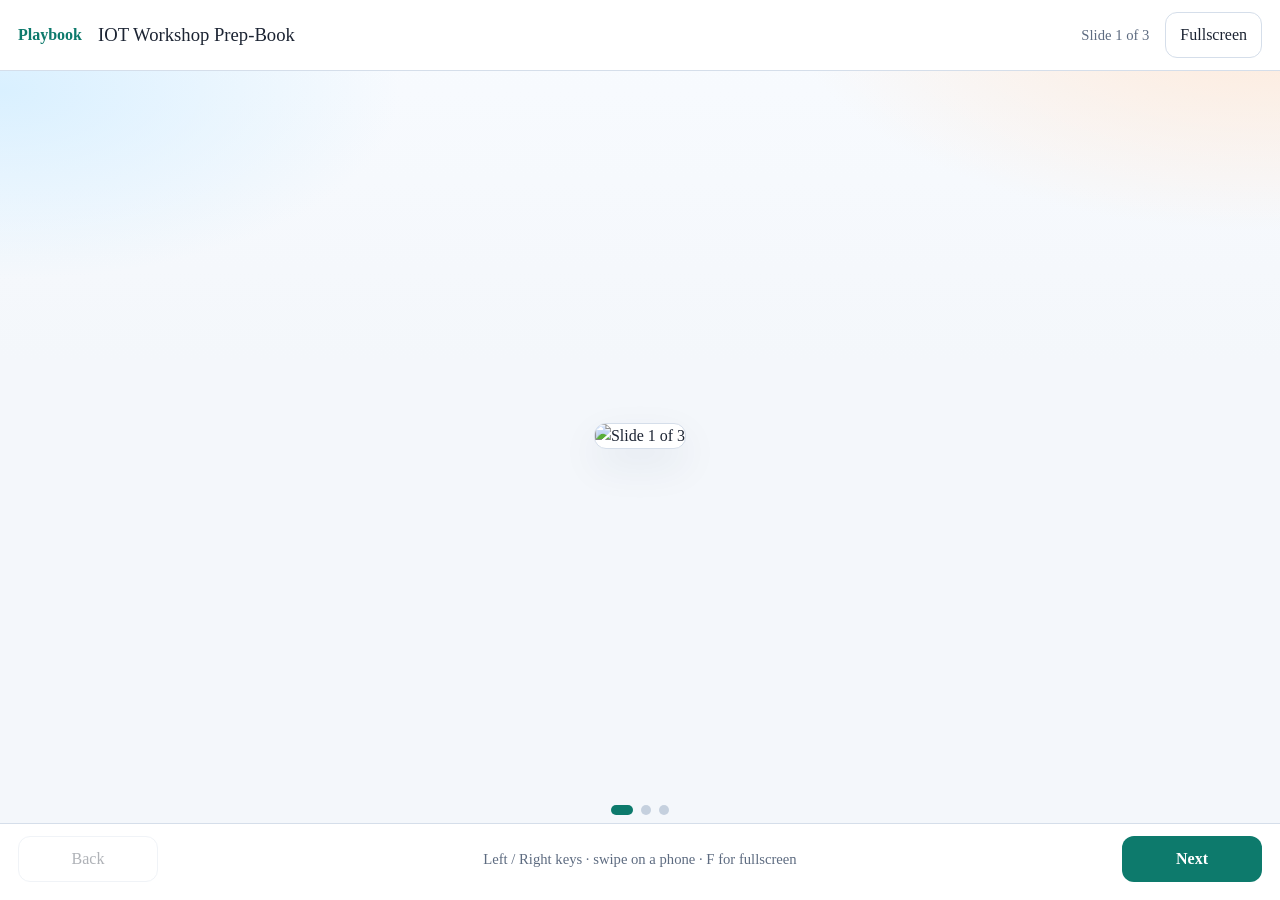
==== workshop/slides.html @ cc89da8f "Add one-day IoT workshop playbook, slider, and GitHub Pages workflow. Co-authored-by: Cursor <cursor" ====
<!DOCTYPE html>
<html lang="en">
<head>
  <meta charset="UTF-8" />
  <meta name="viewport" content="width=device-width, initial-scale=1" />
  <title>Morning slides — University IoT workshop</title>
  <link rel="stylesheet" href="styles.css" />
  <link rel="stylesheet" href="slides.css" />
</head>
<body class="slides-page">
  <header class="slides-bar">
    <a class="slides-back" href="index.html">Playbook</a>
    <p class="slides-title" id="deck-title">Morning theory</p>
    <p class="slides-count" id="slide-count">Slide —</p>
    <button type="button" class="ghost-btn" id="btn-fullscreen">Fullscreen</button>
  </header>

  <main class="slides-stage" id="stage">
    <img id="slide-img" alt="Workshop slide" hidden />
    <div class="slides-fallback" id="fallback" hidden>
      <p class="eyebrow">Morning theory</p>
      <h1>Export the prep-book here</h1>
      <p>File → Download → PNG from the Google deck, then drop <code>01.png</code>, <code>02.png</code>, … into <code>workshop/slides/images/</code> and refresh. This slider does not unlock afternoon labs.</p>
    </div>
  </main>

  <div class="slides-dots" id="dots" hidden></div>

  <footer class="slides-controls">
    <button type="button" class="nav-btn" id="btn-prev">Back</button>
    <p class="slides-hint">Left / Right keys · swipe on a phone · F for fullscreen</p>
    <button type="button" class="nav-btn nav-btn-next" id="btn-next">Next</button>
  </footer>

  <script src="slides.js"></script>
</body>
</html>
---- workshop/styles.css ----
:root {
  --bg: #f4f7fb;
  --bg-elev: #ffffff;
  --bg-panel: #fffdf8;
  --line: #d5deea;
  --text: #1c2433;
  --muted: #5d6b80;
  --accent: #0d7a6c;
  --accent-soft: #d7f3ee;
  --warn: #b45309;
  --warn-bg: #fff4e5;
  --danger: #c81e3a;
  --ok: #157a45;
  --ok-soft: #e3f8ec;
  --laser: #e11d48;
  --shadow: 0 16px 40px rgba(28, 55, 90, 0.08);
  --radius: 14px;
  --font: Calibri, "Calibri Light", "Times New Roman", Times, serif;
  --font-heading: "Times New Roman", Times, Calibri, serif;
  --mono: Consolas, "Courier New", Courier, monospace;
  --fs-body: 12pt;
  --fs-small: 10pt;
  --fs-caption: 11pt;
  --fs-lede: 13pt;
  --fs-h2: 14pt;
  --fs-h1: 18pt;
  --fs-display: 16pt;
}

* { box-sizing: border-box; }
html, body { margin: 0; height: 100%; }
body {
  font-family: var(--font);
  font-size: var(--fs-body);
  background:
    radial-gradient(900px 420px at 100% 0%, #ffe8d6 0%, transparent 55%),
    radial-gradient(800px 380px at 0% 10%, #d9f0ff 0%, transparent 50%),
    linear-gradient(180deg, #f8fbff 0%, var(--bg) 40%);
  color: var(--text);
  line-height: 1.5;
}

body[data-skill="expert"] .only-beginner,
body[data-skill="some"] .only-beginner { display: none !important; }
body[data-skill="expert"] .hide-expert { display: none !important; }

.app {
  display: grid;
  grid-template-columns: 280px 1fr;
  min-height: 100%;
}

.sidebar {
  background: #fff;
  border-right: 1px solid var(--line);
  display: flex;
  flex-direction: column;
  position: sticky;
  top: 0;
  height: 100vh;
  box-shadow: 8px 0 24px rgba(28, 55, 90, 0.04);
}

.brand {
  display: flex;
  gap: 12px;
  align-items: center;
  padding: 20px 18px 16px;
  border-bottom: 1px solid var(--line);
}
.brand-mark {
  width: 14px;
  height: 36px;
  border-radius: 99px;
  background: linear-gradient(180deg, #fff 0%, var(--laser) 55%, #9f1239 100%);
  box-shadow: 0 0 14px rgba(225, 29, 72, 0.35);
}
.brand-kicker {
  margin: 0;
  font-size: var(--fs-small);
  letter-spacing: 0.14em;
  text-transform: uppercase;
  color: var(--muted);
}
.brand-title {
  margin: 2px 0 0;
  font-family: var(--font-heading);
  font-size: var(--fs-lede);
  font-weight: 700;
}

.sidebar-close { display: none; margin-left: auto; }

.sidebar-nav {
  flex: 1;
  overflow: auto;
  padding: 12px;
}
.mod-label {
  margin: 14px 8px 6px;
  font-size: var(--fs-small);
  letter-spacing: 0.16em;
  text-transform: uppercase;
  color: var(--muted);
}
.nav-step {
  width: 100%;
  text-align: left;
  background: transparent;
  border: 0;
  color: var(--muted);
  padding: 8px 10px;
  border-radius: 10px;
  cursor: pointer;
  font: inherit;
  display: flex;
  gap: 8px;
  align-items: baseline;
}
.nav-step:hover { background: #eef6ff; color: var(--text); }
.nav-step.active {
  background: var(--accent-soft);
  color: var(--text);
  outline: 1px solid #9ad8ce;
}
.nav-step.done { color: var(--ok); }
.nav-idx {
  font-family: var(--mono);
  font-size: var(--fs-small);
  color: var(--accent);
  min-width: 1.6em;
}

.sidebar-foot {
  border-top: 1px solid var(--line);
  padding: 12px;
  display: grid;
  gap: 4px;
}

.workspace {
  display: grid;
  grid-template-rows: auto auto 1fr auto;
  min-height: 100vh;
}

.topbar {
  display: flex;
  align-items: center;
  gap: 12px;
  padding: 14px 22px;
  border-bottom: 1px solid var(--line);
  background: rgba(255, 255, 255, 0.86);
  backdrop-filter: blur(10px);
  position: sticky;
  top: 0;
  z-index: 5;
}
.menu-btn { display: none; }
.progress-wrap { flex: 1; }
.progress-meta {
  display: flex;
  justify-content: space-between;
  font-size: var(--fs-small);
  color: var(--muted);
  margin-bottom: 6px;
}
#skill-badge {
  border: 1px solid var(--line);
  border-radius: 99px;
  padding: 1px 8px;
  color: var(--accent);
  background: var(--accent-soft);
}
.progress-track {
  height: 8px;
  background: #e4ebf3;
  border-radius: 99px;
  overflow: hidden;
}
.progress-fill {
  height: 100%;
  width: 0;
  background: linear-gradient(90deg, #14b8a6, #22c55e);
  transition: width 0.25s ease;
}

.gate-banner {
  margin: 16px 22px 0;
  padding: 14px 16px;
  border-radius: 12px;
  background: var(--warn-bg);
  border: 1px solid #f3c77a;
  color: #7c3d00;
  box-shadow: var(--shadow);
}
.gate-banner[hidden] { display: none; }
.gate-banner strong { display: block; margin-bottom: 4px; }

.step-view {
  padding: 28px 32px 48px;
  max-width: 860px;
}

.step-kicker {
  margin: 0 0 6px;
  font-size: var(--fs-small);
  letter-spacing: 0.16em;
  text-transform: uppercase;
  color: var(--accent);
}
.step-view h1,
.overlay-card h1,
.drawer-card h2 {
  font-family: var(--font-heading);
}
.step-view h1 { margin: 0 0 16px; font-size: var(--fs-h1); line-height: 1.25; }
.step-view h2 { margin: 28px 0 10px; font-size: var(--fs-h2); font-family: var(--font-heading); }
.step-view p { color: #334155; }
.lede { font-size: var(--fs-lede); color: var(--muted) !important; }

.callout {
  border: 1px solid var(--line);
  border-left: 4px solid var(--accent);
  background: #fff;
  padding: 14px 16px;
  border-radius: 0 var(--radius) var(--radius) 0;
  margin: 16px 0;
}
.callout.warn { border-left-color: var(--warn); background: var(--warn-bg); }
.callout.danger { border-left-color: var(--danger); background: #fff1f2; }
.callout.ok { border-left-color: var(--ok); background: var(--ok-soft); }
.callout p { margin: 0; }

.only-beginner, .hide-expert {
  background: #eefaf6;
  border: 1px dashed #7bc4b4;
}

.checklist { list-style: none; padding: 0; margin: 12px 0; }
.checklist li {
  display: flex;
  gap: 10px;
  align-items: flex-start;
  padding: 8px 0;
  border-bottom: 1px solid #e6edf5;
}
.checklist input { margin-top: 4px; }

.data-table {
  width: 100%;
  border-collapse: collapse;
  margin: 12px 0 18px;
  font-size: var(--fs-body);
  background: #fff;
}
.data-table th, .data-table td {
  border: 1px solid var(--line);
  padding: 8px 10px;
  text-align: left;
}
.data-table th { background: #eef4fb; color: var(--muted); font-weight: 600; }
.data-table code { color: var(--accent); }

.steps-ol { padding-left: 20px; }
.steps-ol li { margin: 8px 0; }

.code-block {
  position: relative;
  margin: 14px 0 22px;
  background: #fff;
  border: 1px solid var(--line);
  border-radius: var(--radius);
  overflow: hidden;
}
.code-block header {
  display: flex;
  justify-content: space-between;
  align-items: center;
  padding: 8px 12px;
  border-bottom: 1px solid var(--line);
  color: var(--muted);
  font-size: var(--fs-small);
  background: #f3f7fb;
}
.code-block pre {
  margin: 0;
  padding: 14px 16px 18px;
  overflow: auto;
  font-family: var(--mono);
  font-size: var(--fs-caption);
  line-height: 1.55;
  color: #1e293b;
  background: #f8fafc;
}

.quiz, .threshold-tool, .simulator, .checkpoint, .accordion {
  background: var(--bg-elev);
  border: 1px solid var(--line);
  border-radius: var(--radius);
  padding: 16px;
  margin: 18px 0;
  box-shadow: var(--shadow);
}
.quiz h3, .threshold-tool h3, .simulator h3, .checkpoint h3 { margin: 0 0 10px; }
.choice-row { display: flex; flex-wrap: wrap; gap: 8px; }
.choice-row button, .copy-btn, .ghost-btn, .nav-btn, .skill-pick, .text-btn, .icon-btn {
  font: inherit;
  cursor: pointer;
}
.choice-row button {
  background: #fff;
  color: var(--text);
  border: 1px solid var(--line);
  border-radius: 10px;
  padding: 10px 14px;
}
.choice-row button.correct { border-color: var(--ok); color: var(--ok); background: var(--ok-soft); }
.choice-row button.wrong { border-color: var(--danger); color: var(--danger); background: #fff1f2; }
.quiz-feedback { margin: 12px 0 0; }

.threshold-tool label { display: block; font-size: var(--fs-caption); color: var(--muted); margin-top: 8px; }
.threshold-tool input {
  width: 100%;
  margin-top: 4px;
  padding: 10px 12px;
  border-radius: 10px;
  border: 1px solid var(--line);
  background: #fff;
  color: var(--text);
  font: inherit;
}
.th-result {
  margin: 14px 0 0;
  font-family: var(--mono);
  color: var(--accent);
}

.simulator { text-align: center; }
.sim-stage {
  position: relative;
  height: 88px;
  margin: 12px 0 16px;
  background: #eef4fb;
  border-radius: 12px;
  overflow: hidden;
  border: 1px solid var(--line);
}
.sim-laser, .sim-ldr {
  position: absolute;
  top: 18px;
  width: 52px;
  height: 52px;
  border-radius: 10px;
  display: grid;
  place-items: center;
  font-size: var(--fs-small);
  font-weight: 700;
}
.sim-laser { left: 16px; background: #ffe4e8; color: #be123c; }
.sim-ldr { right: 16px; background: #dcfce7; color: #166534; }
.sim-beam {
  position: absolute;
  top: 42px;
  left: 68px;
  right: 68px;
  height: 4px;
  background: var(--laser);
  box-shadow: 0 0 12px rgba(225, 29, 72, 0.45);
  transition: opacity 0.15s, transform 0.15s;
}
.sim-beam.off { opacity: 0.12; transform: scaleX(0.2); transform-origin: left; }
.sim-status {
  font-size: var(--fs-display);
  font-weight: 800;
  letter-spacing: 0.08em;
  margin: 8px 0 0;
}
.sim-status.ok { color: var(--ok); }
.sim-status.alert {
  color: var(--danger);
  animation: pulse 0.7s ease infinite;
}

@keyframes pulse {
  0%, 100% { opacity: 1; }
  50% { opacity: 0.45; }
}

.checkpoint label {
  display: flex;
  gap: 10px;
  align-items: flex-start;
  cursor: pointer;
}
.checkpoint.needs-attention,
.quiz.needs-attention {
  border-color: #f3c77a;
  background: var(--warn-bg);
  animation: shake 0.35s ease;
}

@keyframes shake {
  0%, 100% { transform: translateX(0); }
  25% { transform: translateX(-6px); }
  75% { transform: translateX(6px); }
}

.step-nav {
  display: grid;
  grid-template-columns: 140px 1fr 140px;
  gap: 12px;
  align-items: center;
  padding: 14px 22px 18px;
  border-top: 1px solid var(--line);
  background: #fff;
  position: sticky;
  bottom: 0;
}
.nav-hint {
  margin: 0;
  text-align: center;
  color: var(--muted);
  font-size: var(--fs-caption);
}
.nav-btn, .ghost-btn, .copy-btn {
  background: #fff;
  color: var(--text);
  border: 1px solid var(--line);
  border-radius: 12px;
  padding: 10px 14px;
}
.nav-btn:disabled { opacity: 0.35; cursor: not-allowed; }
.nav-btn-next, .copy-btn {
  background: var(--accent);
  color: #fff;
  border-color: transparent;
  font-weight: 700;
}
.text-btn {
  background: none;
  border: 0;
  color: var(--muted);
  text-align: left;
  padding: 6px 8px;
}
.text-btn:hover { color: var(--text); }
.icon-btn {
  background: #fff;
  border: 1px solid var(--line);
  color: var(--text);
  width: 36px;
  height: 36px;
  border-radius: 10px;
}

.overlay, .drawer {
  position: fixed;
  inset: 0;
  background: rgba(28, 55, 90, 0.28);
  display: grid;
  place-items: center;
  z-index: 30;
  padding: 20px;
}
.overlay[hidden], .drawer[hidden] { display: none; }
.overlay-card, .drawer-card {
  background: #fff;
  border: 1px solid var(--line);
  border-radius: 20px;
  padding: 28px;
  max-width: 860px;
  width: min(860px, 100%);
  box-shadow: var(--shadow);
}
.eyebrow {
  margin: 0 0 8px;
  letter-spacing: 0.18em;
  text-transform: uppercase;
  font-size: var(--fs-small);
  color: var(--accent);
}
.skill-grid {
  display: grid;
  grid-template-columns: repeat(3, 1fr);
  gap: 12px;
  margin-top: 18px;
}
.skill-pick {
  text-align: left;
  background: #f8fbff;
  border: 1px solid var(--line);
  border-radius: 16px;
  padding: 16px;
  color: var(--text);
  display: grid;
  gap: 6px;
}
.skill-pick:hover { border-color: var(--accent); background: var(--accent-soft); }
.skill-kicker {
  font-size: var(--fs-small);
  letter-spacing: 0.12em;
  text-transform: uppercase;
  color: var(--accent);
}
.skill-pick span:last-child { color: var(--muted); font-size: var(--fs-caption); }

.note { color: var(--muted); font-size: var(--fs-body); }
.facilitator {
  margin-top: 22px;
  padding: 14px;
  border-radius: var(--radius);
  background: #fff7ed;
  border: 1px solid #fdba74;
}
body:not(.facilitator-on) .facilitator { display: none; }

.accordion details {
  border-top: 1px solid var(--line);
  padding: 10px 0;
}
.accordion summary { cursor: pointer; font-weight: 650; }

.locked-banner {
  display: inline-block;
  background: #fff7ed;
  color: var(--warn);
  border: 1px solid #fdba74;
  border-radius: 99px;
  padding: 4px 10px;
  font-size: var(--fs-small);
  letter-spacing: 0.08em;
  text-transform: uppercase;
}

.wiring {
  width: 100%;
  max-width: 560px;
  margin: 8px 0 16px;
  background: #fff;
  border: 1px solid var(--line);
  border-radius: 12px;
}

@media (max-width: 900px) {
  .app { grid-template-columns: 1fr; }
  .sidebar {
    position: fixed;
    inset: 0 auto 0 0;
    width: min(320px, 88vw);
    z-index: 20;
    transform: translateX(-105%);
    transition: transform 0.2s ease;
  }
  .sidebar.open { transform: none; }
  .sidebar-close, .menu-btn { display: inline-grid; place-items: center; }
  .skill-grid { grid-template-columns: 1fr; }
  .step-view { padding: 20px 16px 40px; }
  .step-nav { grid-template-columns: 1fr 1fr; }
  .nav-hint { display: none; }
  .nav-btn-next { grid-column: 2; }
}

body.sidebar-open::after {
  content: "";
  position: fixed;
  inset: 0;
  background: rgba(28, 55, 90, 0.28);
  z-index: 15;
}

.nav-step.locked {
  color: var(--muted);
  opacity: 0.7;
  cursor: default;
}
.nav-step.locked:hover { background: transparent; }
.mod-label.locked-mod { color: var(--warn); }

.unlock-box {
  background: var(--warn-bg);
  border: 1px solid #f3c77a;
  border-radius: var(--radius);
  padding: 16px;
  margin: 18px 0;
}
.unlock-box input {
  width: min(280px, 100%);
  margin: 8px 8px 8px 0;
  padding: 10px 12px;
  border-radius: 10px;
  border: 1px solid var(--line);
  font: inherit;
}
.unlock-box .nav-btn-next { margin-top: 8px; }
.slides-cta {
  display: inline-block;
  margin: 12px 0 4px;
  padding: 12px 18px;
  background: var(--accent);
  color: #fff !important;
  text-decoration: none;
  border-radius: 12px;
  font-weight: 700;
}
.drawer-head {
  display: flex;
  justify-content: space-between;
  align-items: center;
  margin-bottom: 12px;
}
.drawer-head h2 { margin: 0; }
---- workshop/slides.css ----
.slides-page {
  min-height: 100%;
  display: grid;
  grid-template-rows: auto 1fr auto auto;
  background:
    radial-gradient(900px 420px at 100% 0%, #ffe8d6 0%, transparent 55%),
    radial-gradient(800px 380px at 0% 10%, #d9f0ff 0%, transparent 50%),
    linear-gradient(180deg, #f8fbff 0%, var(--bg) 40%);
}

.slides-bar {
  display: flex;
  align-items: center;
  gap: 16px;
  padding: 12px 18px;
  background: #fff;
  border-bottom: 1px solid var(--line);
}

.slides-back {
  color: var(--accent);
  font-weight: 700;
  text-decoration: none;
}

.slides-title {
  margin: 0;
  font-family: var(--font-heading);
  font-size: var(--fs-h2);
  flex: 1;
}

.slides-count {
  margin: 0;
  color: var(--muted);
  font-size: var(--fs-caption);
}

.slides-stage {
  display: grid;
  place-items: center;
  padding: 16px;
  min-height: 0;
  touch-action: pan-y;
}

.slides-stage img {
  max-width: min(100%, 1280px);
  max-height: calc(100vh - 180px);
  width: auto;
  height: auto;
  object-fit: contain;
  background: #fff;
  border-radius: 12px;
  box-shadow: var(--shadow);
  border: 1px solid var(--line);
}

.slides-fallback {
  max-width: 640px;
  background: var(--bg-panel);
  border: 1px solid var(--line);
  border-radius: var(--radius);
  padding: 28px 24px;
  box-shadow: var(--shadow);
}

.slides-fallback h1 {
  font-family: var(--font-heading);
  font-size: var(--fs-h1);
  margin: 8px 0 12px;
}

.slides-dots {
  display: flex;
  flex-wrap: wrap;
  justify-content: center;
  gap: 8px;
  padding: 4px 16px 8px;
}

.slides-dots button {
  width: 10px;
  height: 10px;
  padding: 0;
  border: 0;
  border-radius: 99px;
  background: #c5d0de;
  cursor: pointer;
}

.slides-dots button[aria-current="true"] {
  background: var(--accent);
  width: 22px;
}

.slides-controls {
  display: grid;
  grid-template-columns: 140px 1fr 140px;
  gap: 12px;
  align-items: center;
  padding: 12px 18px 18px;
  background: #fff;
  border-top: 1px solid var(--line);
}

.slides-hint {
  margin: 0;
  text-align: center;
  color: var(--muted);
  font-size: var(--fs-caption);
}

@media (max-width: 700px) {
  .slides-controls {
    grid-template-columns: 1fr 1fr;
  }
  .slides-hint { display: none; }
  .slides-controls .nav-btn-next { grid-column: 2; }
  .slides-bar .ghost-btn { display: none; }
}
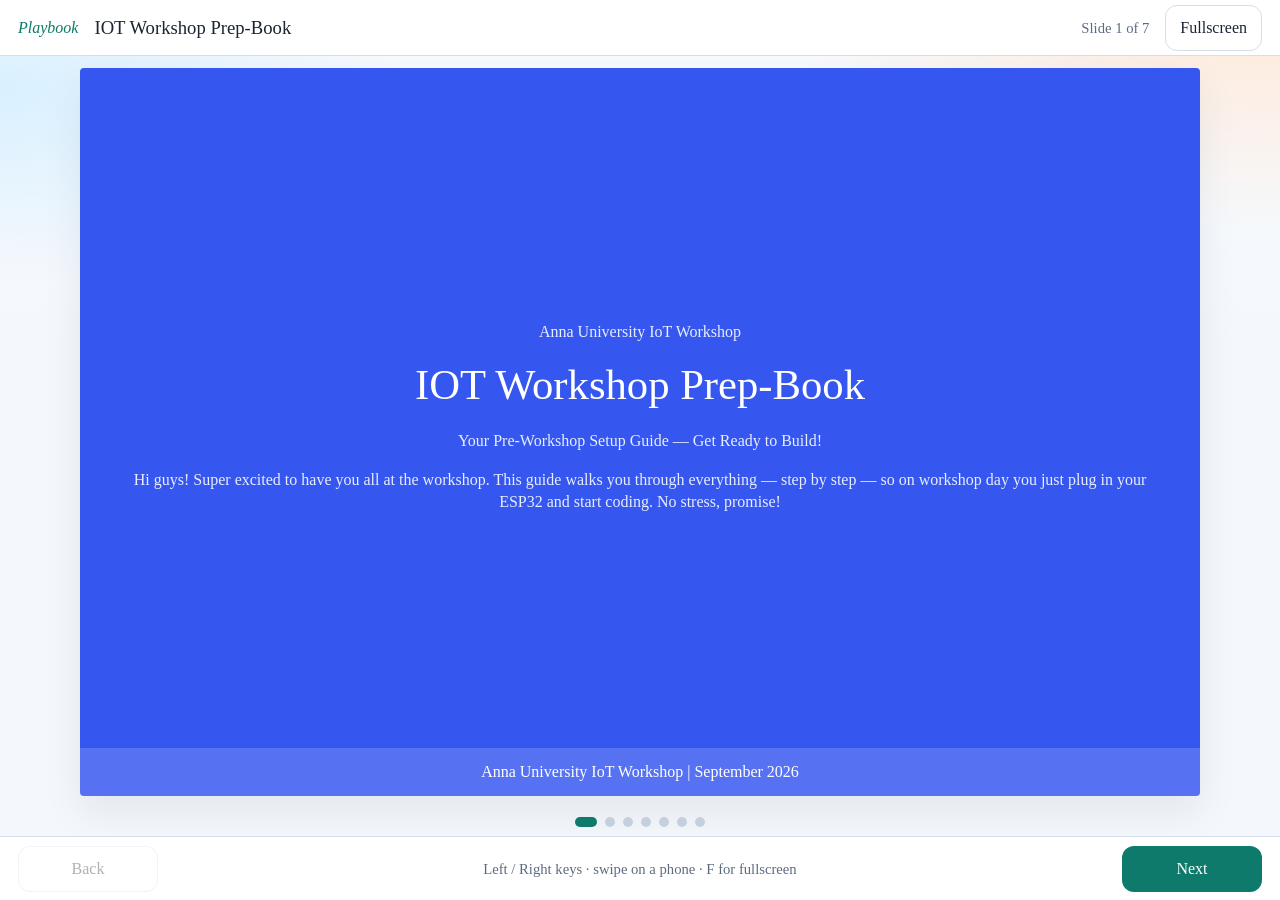
==== commit 5485feed: "Updated the docs: refined alignment of the docs flow and slides" ====
--- a/workshop/slides.html
+++ b/workshop/slides.html
@@ -17,6 +17,7 @@
 
   <main class="slides-stage" id="stage">
     <img id="slide-img" alt="Workshop slide" hidden />
+    <article class="html-slide" id="html-slide" hidden></article>
     <div class="slides-fallback" id="fallback" hidden>
       <p class="eyebrow">Morning theory</p>
       <h1>Export the prep-book here</h1>
@@ -32,6 +33,7 @@
     <button type="button" class="nav-btn nav-btn-next" id="btn-next">Next</button>
   </footer>
 
+  <script src="slides/prepbook.js"></script>
   <script src="slides.js"></script>
 </body>
 </html>
--- a/workshop/styles.css
+++ b/workshop/styles.css
@@ -15,8 +15,8 @@
   --laser: #e11d48;
   --shadow: 0 16px 40px rgba(28, 55, 90, 0.08);
   --radius: 14px;
-  --font: Calibri, "Calibri Light", "Times New Roman", Times, serif;
-  --font-heading: "Times New Roman", Times, Calibri, serif;
+  --font: "Times New Roman", Times, serif;
+  --font-heading: "Times New Roman", Times, serif;
   --mono: Consolas, "Courier New", Courier, monospace;
   --fs-body: 12pt;
   --fs-small: 10pt;
@@ -47,6 +47,7 @@
 .app {
   display: grid;
   grid-template-columns: 280px 1fr;
+  height: 100%;
   min-height: 100%;
 }
 
@@ -77,16 +78,17 @@
 }
 .brand-kicker {
   margin: 0;
+  font-family: var(--font-heading);
   font-size: var(--fs-small);
-  letter-spacing: 0.14em;
-  text-transform: uppercase;
+  font-style: italic;
+  letter-spacing: 0.02em;
   color: var(--muted);
 }
 .brand-title {
   margin: 2px 0 0;
   font-family: var(--font-heading);
-  font-size: var(--fs-lede);
-  font-weight: 700;
+  font-size: var(--fs-display);
+  font-weight: 400;
 }
 
 .sidebar-close { display: none; margin-left: auto; }
@@ -98,9 +100,10 @@
 }
 .mod-label {
   margin: 14px 8px 6px;
-  font-size: var(--fs-small);
-  letter-spacing: 0.16em;
-  text-transform: uppercase;
+  font-family: var(--font-heading);
+  font-size: var(--fs-caption);
+  font-weight: 400;
+  letter-spacing: 0.02em;
   color: var(--muted);
 }
 .nav-step {
@@ -139,9 +142,10 @@
 }
 
 .workspace {
-  display: grid;
-  grid-template-rows: auto auto 1fr auto;
-  min-height: 100vh;
+  display: flex;
+  flex-direction: column;
+  min-height: 0;
+  height: 100%;
 }
 
 .topbar {
@@ -198,24 +202,36 @@
 .gate-banner strong { display: block; margin-bottom: 4px; }
 
 .step-view {
-  padding: 28px 32px 48px;
+  flex: 1;
+  min-height: 0;
+  overflow: auto;
+  width: 100%;
+  max-width: none;
+  padding: 0;
+}
+.step-inner {
   max-width: 860px;
+  padding: 28px 32px 24px;
 }
 
 .step-kicker {
   margin: 0 0 6px;
-  font-size: var(--fs-small);
-  letter-spacing: 0.16em;
-  text-transform: uppercase;
+  font-family: var(--font-heading);
+  font-size: var(--fs-caption);
+  font-style: italic;
+  letter-spacing: 0.02em;
   color: var(--accent);
 }
 .step-view h1,
 .overlay-card h1,
-.drawer-card h2 {
-  font-family: var(--font-heading);
+.drawer-card h2,
+.unlock-box h2 {
+  font-family: var(--font-heading);
+  font-weight: 400;
 }
 .step-view h1 { margin: 0 0 16px; font-size: var(--fs-h1); line-height: 1.25; }
-.step-view h2 { margin: 28px 0 10px; font-size: var(--fs-h2); font-family: var(--font-heading); }
+.overlay-card h1 { font-family: var(--font-heading); font-weight: 400; }
+.step-view h2 { margin: 28px 0 10px; font-size: var(--fs-h2); font-family: var(--font-heading); font-weight: 400; }
 .step-view p { color: #334155; }
 .lede { font-size: var(--fs-lede); color: var(--muted) !important; }
 
@@ -259,7 +275,12 @@
   padding: 8px 10px;
   text-align: left;
 }
-.data-table th { background: #eef4fb; color: var(--muted); font-weight: 600; }
+.data-table th {
+  background: #eef4fb;
+  color: var(--text);
+  font-family: var(--font-heading);
+  font-weight: 400;
+}
 .data-table code { color: var(--accent); }
 
 .steps-ol { padding-left: 20px; }
@@ -302,7 +323,11 @@
   margin: 18px 0;
   box-shadow: var(--shadow);
 }
-.quiz h3, .threshold-tool h3, .simulator h3, .checkpoint h3 { margin: 0 0 10px; }
+.quiz h3, .threshold-tool h3, .simulator h3, .checkpoint h3, .accordion summary {
+  margin: 0 0 10px;
+  font-family: var(--font-heading);
+  font-weight: 400;
+}
 .choice-row { display: flex; flex-wrap: wrap; gap: 8px; }
 .choice-row button, .copy-btn, .ghost-btn, .nav-btn, .skill-pick, .text-btn, .icon-btn {
   font: inherit;
@@ -411,11 +436,12 @@
   grid-template-columns: 140px 1fr 140px;
   gap: 12px;
   align-items: center;
-  padding: 14px 22px 18px;
+  padding: 10px 22px;
+  height: 64px;
+  flex: 0 0 64px;
+  box-sizing: border-box;
   border-top: 1px solid var(--line);
   background: #fff;
-  position: sticky;
-  bottom: 0;
 }
 .nav-hint {
   margin: 0;
@@ -435,7 +461,7 @@
   background: var(--accent);
   color: #fff;
   border-color: transparent;
-  font-weight: 700;
+  font-weight: 400;
 }
 .text-btn {
   background: none;
@@ -475,9 +501,17 @@
 }
 .eyebrow {
   margin: 0 0 8px;
-  letter-spacing: 0.18em;
-  text-transform: uppercase;
+  font-family: var(--font-heading);
+  font-style: italic;
+  letter-spacing: 0.02em;
+  font-size: var(--fs-caption);
+  color: var(--accent);
+}
+.skill-kicker {
+  font-family: var(--font-heading);
   font-size: var(--fs-small);
+  font-style: italic;
+  letter-spacing: 0.02em;
   color: var(--accent);
 }
 .skill-grid {
@@ -497,12 +531,7 @@
   gap: 6px;
 }
 .skill-pick:hover { border-color: var(--accent); background: var(--accent-soft); }
-.skill-kicker {
-  font-size: var(--fs-small);
-  letter-spacing: 0.12em;
-  text-transform: uppercase;
-  color: var(--accent);
-}
+.skill-pick strong { font-family: var(--font-heading); font-weight: 400; font-size: var(--fs-h2); }
 .skill-pick span:last-child { color: var(--muted); font-size: var(--fs-caption); }
 
 .note { color: var(--muted); font-size: var(--fs-body); }
@@ -555,7 +584,7 @@
   .sidebar.open { transform: none; }
   .sidebar-close, .menu-btn { display: inline-grid; place-items: center; }
   .skill-grid { grid-template-columns: 1fr; }
-  .step-view { padding: 20px 16px 40px; }
+  .step-inner { padding: 20px 16px 24px; }
   .step-nav { grid-template-columns: 1fr 1fr; }
   .nav-hint { display: none; }
   .nav-btn-next { grid-column: 2; }
@@ -571,11 +600,38 @@
 
 .nav-step.locked {
   color: var(--muted);
-  opacity: 0.7;
-  cursor: default;
-}
-.nav-step.locked:hover { background: transparent; }
+  opacity: 0.85;
+  cursor: pointer;
+}
+.nav-step.locked:hover { background: #fff8ee; }
 .mod-label.locked-mod { color: var(--warn); }
+
+.afternoon-lock {
+  margin: 16px 6px 8px;
+  padding: 12px 12px 10px;
+  border: 1px solid #f3c77a;
+  background: var(--warn-bg);
+  border-radius: 12px;
+  cursor: pointer;
+}
+.afternoon-lock .mod-label { margin: 0 0 4px; }
+.afternoon-lock h3 {
+  margin: 0 0 8px;
+  font-family: var(--font-heading);
+  font-size: var(--fs-h2);
+  font-weight: 400;
+  color: var(--text);
+}
+.afternoon-lock > p {
+  margin: 0 0 10px;
+  color: var(--muted);
+  font-size: var(--fs-caption);
+}
+.afternoon-lock .nav-step.locked {
+  background: #fff;
+  border: 1px solid #f3c77a;
+  opacity: 1;
+}
 
 .unlock-box {
   background: var(--warn-bg);
@@ -592,7 +648,10 @@
   border: 1px solid var(--line);
   font: inherit;
 }
-.unlock-box .nav-btn-next { margin-top: 8px; }
+.unlock-box h2 {
+  margin: 0 0 8px;
+  font-size: var(--fs-h2);
+}
 .slides-cta {
   display: inline-block;
   margin: 12px 0 4px;
@@ -601,7 +660,7 @@
   color: #fff !important;
   text-decoration: none;
   border-radius: 12px;
-  font-weight: 700;
+  font-weight: 400;
 }
 .drawer-head {
   display: flex;
--- a/workshop/slides.css
+++ b/workshop/slides.css
@@ -1,59 +1,344 @@
 .slides-page {
   min-height: 100%;
-  display: grid;
-  grid-template-rows: auto 1fr auto auto;
+  height: 100%;
+  display: grid;
+  grid-template-rows: 56px 1fr 28px 64px;
   background:
     radial-gradient(900px 420px at 100% 0%, #ffe8d6 0%, transparent 55%),
     radial-gradient(800px 380px at 0% 10%, #d9f0ff 0%, transparent 50%),
     linear-gradient(180deg, #f8fbff 0%, var(--bg) 40%);
+  font-family: "Times New Roman", Times, serif;
 }
 
 .slides-bar {
   display: flex;
   align-items: center;
   gap: 16px;
-  padding: 12px 18px;
+  height: 56px;
+  padding: 0 18px;
   background: #fff;
   border-bottom: 1px solid var(--line);
 }
 
 .slides-back {
+  font-family: "Times New Roman", Times, serif;
+  font-style: italic;
+  font-size: 12pt;
   color: var(--accent);
-  font-weight: 700;
+  font-weight: 400;
   text-decoration: none;
+  flex: 0 0 auto;
 }
 
 .slides-title {
   margin: 0;
-  font-family: var(--font-heading);
-  font-size: var(--fs-h2);
-  flex: 1;
+  font-family: "Times New Roman", Times, serif;
+  font-size: 14pt;
+  font-weight: 400;
+  flex: 1;
+  min-width: 0;
+  overflow: hidden;
+  text-overflow: ellipsis;
+  white-space: nowrap;
 }
 
 .slides-count {
   margin: 0;
   color: var(--muted);
-  font-size: var(--fs-caption);
+  font-size: 11pt;
+  flex: 0 0 auto;
 }
 
 .slides-stage {
   display: grid;
-  place-items: center;
-  padding: 16px;
+  justify-items: center;
+  align-items: stretch;
+  padding: 12px 16px;
   min-height: 0;
   touch-action: pan-y;
 }
 
-.slides-stage img {
+.slides-stage img#slide-img {
   max-width: min(100%, 1280px);
-  max-height: calc(100vh - 180px);
+  max-height: 100%;
   width: auto;
   height: auto;
   object-fit: contain;
   background: #fff;
-  border-radius: 12px;
+  border-radius: 4px;
   box-shadow: var(--shadow);
   border: 1px solid var(--line);
+}
+
+.html-slide {
+  width: min(100%, 1120px);
+  height: 100%;
+  max-height: 100%;
+  display: flex;
+  flex-direction: column;
+  background: #fffdf8;
+  border: 1px solid var(--line);
+  border-left: 8px solid #1c2433;
+  border-radius: 4px;
+  box-shadow: var(--shadow);
+  padding: 20px 28px 0;
+  overflow: hidden;
+  font-family: "Times New Roman", Times, serif;
+  font-size: 12pt;
+}
+
+.html-slide .eyebrow {
+  font-style: italic;
+  letter-spacing: 0.04em;
+  font-size: 11pt;
+}
+
+.html-slide h1 {
+  font-family: "Times New Roman", Times, serif;
+  font-weight: 400;
+  font-size: 22pt;
+  line-height: 1.2;
+  margin: 0 0 8px;
+  color: var(--text);
+}
+
+.html-slide p,
+.html-slide li {
+  font-size: 12pt;
+  line-height: 1.4;
+  color: #334155;
+  max-width: none;
+}
+
+.prep-body {
+  flex: 1;
+  min-height: 0;
+  display: flex;
+  flex-direction: column;
+  overflow: hidden;
+}
+
+.html-slide.prep-hero {
+  background: #3557f0;
+  color: #fff;
+  border: 0;
+  padding: 28px 36px 0;
+  text-align: center;
+}
+
+.html-slide.prep-hero .prep-body {
+  justify-content: center;
+}
+
+.html-slide.prep-hero h1 {
+  color: #fff;
+  font-size: 32pt;
+  margin: 8px 0 12px;
+}
+
+.html-slide.prep-hero p { color: #e8edff; margin: 8px auto; }
+.html-slide.prep-kicker,
+.html-slide.prep-foot {
+  font-style: italic;
+  font-size: 12pt;
+}
+.html-slide.prep-sub { font-size: 14pt; color: #fff !important; }
+
+.html-slide.prep-light {
+  background: #eef3ff;
+  border: 1px solid #d5deea;
+  border-left: 10px solid #3557f0;
+}
+
+.html-slide.prep-light h1 {
+  font-size: 22pt;
+  color: #1c2433;
+}
+.html-slide.prep-light h1::after {
+  content: "";
+  display: block;
+  width: 40px;
+  height: 4px;
+  margin-top: 8px;
+  background: #e07a2f;
+  border-radius: 2px;
+}
+.prep-lede { color: #2b3fd6 !important; margin: 0 0 12px !important; }
+
+.prep-cards {
+  display: grid;
+  gap: 8px;
+  flex: 1;
+  align-content: start;
+}
+.prep-card {
+  background: #fff;
+  border-radius: 10px;
+  padding: 10px 14px;
+  display: grid;
+  gap: 2px;
+}
+.prep-card strong { font-weight: 400; font-size: 13pt; }
+.prep-card span { color: #5d6b80; font-size: 12pt; }
+
+.prep-cols {
+  display: grid;
+  grid-template-columns: repeat(4, minmax(0, 1fr));
+  gap: 10px;
+  align-items: stretch;
+  margin: 8px 0 10px;
+}
+.prep-cols-fill {
+  flex: 1;
+  min-height: 0;
+  margin: 0;
+}
+.prep-col {
+  background: #fff;
+  border-radius: 14px;
+  padding: 12px 14px;
+  display: flex;
+  flex-direction: column;
+  min-height: 0;
+  box-shadow: 0 8px 20px rgba(28, 55, 90, 0.06);
+}
+.prep-col-title {
+  color: #2b3fd6;
+  margin: 0 0 6px !important;
+  flex: none !important;
+  font-size: 12pt;
+}
+.prep-col p {
+  margin: 0;
+  font-size: 12pt;
+  flex: none;
+}
+.prep-col-img {
+  display: block;
+  width: 100%;
+  margin-top: 10px;
+  border-radius: 8px;
+  object-fit: contain;
+  object-position: top center;
+  background: #111;
+  flex: 1;
+  min-height: 0;
+}
+.prep-url-pill {
+  display: block;
+  margin-top: auto;
+  background: #3557f0;
+  color: #fff !important;
+  text-decoration: none;
+  border-radius: 12px;
+  padding: 12px 14px;
+  font-size: 11pt;
+  line-height: 1.35;
+  overflow-wrap: anywhere;
+}
+.prep-note {
+  margin-top: auto !important;
+  background: #fff6e5;
+  border-radius: 12px;
+  padding: 10px 12px;
+  font-size: 11pt !important;
+  color: #7c3d00 !important;
+}
+.prep-num {
+  display: inline-grid;
+  place-items: center;
+  width: 24px;
+  height: 24px;
+  border-radius: 99px;
+  background: #3557f0;
+  color: #fff;
+  font-size: 11pt;
+  margin-bottom: 8px;
+  flex: 0 0 auto;
+}
+.prep-url,
+.prep-col code {
+  display: block;
+  margin-top: 6px;
+  font-family: "Times New Roman", Times, serif;
+  font-size: 10pt;
+  word-break: break-all;
+  line-height: 1.3;
+}
+
+.prep-steps { padding-left: 1.2em; margin: 8px 0 0; }
+.prep-steps li { margin: 8px 0; font-size: 12pt; }
+.prep-check { list-style: none; padding: 0; margin: 8px 0 0; }
+.prep-check li {
+  background: #fff;
+  border-radius: 10px;
+  padding: 10px 14px 10px 40px;
+  margin: 8px 0;
+  position: relative;
+  font-size: 12pt;
+}
+.prep-check li::before {
+  content: "";
+  position: absolute;
+  left: 14px;
+  top: 14px;
+  width: 14px;
+  height: 14px;
+  border: 2px solid #3557f0;
+  border-radius: 3px;
+}
+
+.prep-footer {
+  flex: 0 0 48px;
+  height: 48px;
+  margin: 10px -28px 0;
+  padding: 0 20px;
+  display: flex;
+  align-items: center;
+  justify-content: center;
+  text-align: center;
+  background: #dfe7f8;
+  color: #1c2433 !important;
+  font-size: 12pt !important;
+  line-height: 1.2;
+  white-space: nowrap;
+  overflow: hidden;
+  text-overflow: ellipsis;
+  border-radius: 0;
+}
+.html-slide.prep-hero .prep-footer {
+  margin: 10px -36px 0;
+  background: rgba(255, 255, 255, 0.16);
+  color: #fff !important;
+}
+.prep-footer-tip {
+  background: #3557f0;
+  color: #fff !important;
+}
+
+.prep-shots {
+  display: grid;
+  grid-template-columns: 1fr 1fr;
+  gap: 10px;
+  flex: 1;
+  min-height: 0;
+  margin: 0;
+}
+.prep-shots-one { grid-template-columns: 1fr; }
+.prep-shots img {
+  width: 100%;
+  height: 100%;
+  min-height: 0;
+  object-fit: contain;
+  object-position: center top;
+  background: #111;
+  border-radius: 8px;
+}
+
+.html-slide.prep-split .prep-body {
+  display: grid;
+  grid-template-rows: auto auto auto 1fr;
+  gap: 4px;
 }
 
 .slides-fallback {
@@ -66,8 +351,9 @@
 }
 
 .slides-fallback h1 {
-  font-family: var(--font-heading);
-  font-size: var(--fs-h1);
+  font-family: "Times New Roman", Times, serif;
+  font-size: 18pt;
+  font-weight: 400;
   margin: 8px 0 12px;
 }
 
@@ -75,8 +361,10 @@
   display: flex;
   flex-wrap: wrap;
   justify-content: center;
+  align-items: center;
   gap: 8px;
-  padding: 4px 16px 8px;
+  height: 28px;
+  padding: 0 16px;
 }
 
 .slides-dots button {
@@ -99,7 +387,9 @@
   grid-template-columns: 140px 1fr 140px;
   gap: 12px;
   align-items: center;
-  padding: 12px 18px 18px;
+  height: 64px;
+  box-sizing: border-box;
+  padding: 0 18px;
   background: #fff;
   border-top: 1px solid var(--line);
 }
@@ -108,7 +398,13 @@
   margin: 0;
   text-align: center;
   color: var(--muted);
-  font-size: var(--fs-caption);
+  font-size: 11pt;
+}
+
+@media (max-width: 900px) {
+  .prep-cols { grid-template-columns: 1fr 1fr; }
+  .prep-shots { grid-template-columns: 1fr; }
+  .html-slide.prep-split .prep-body { grid-template-rows: auto auto auto minmax(120px, 1fr); }
 }
 
 @media (max-width: 700px) {
@@ -118,4 +414,8 @@
   .slides-hint { display: none; }
   .slides-controls .nav-btn-next { grid-column: 2; }
   .slides-bar .ghost-btn { display: none; }
-}
+  .html-slide { padding: 16px 16px 0; }
+  .prep-footer { margin-left: -16px; margin-right: -16px; }
+  .html-slide h1 { font-size: 18pt; }
+  .prep-footer { white-space: normal; }
+}
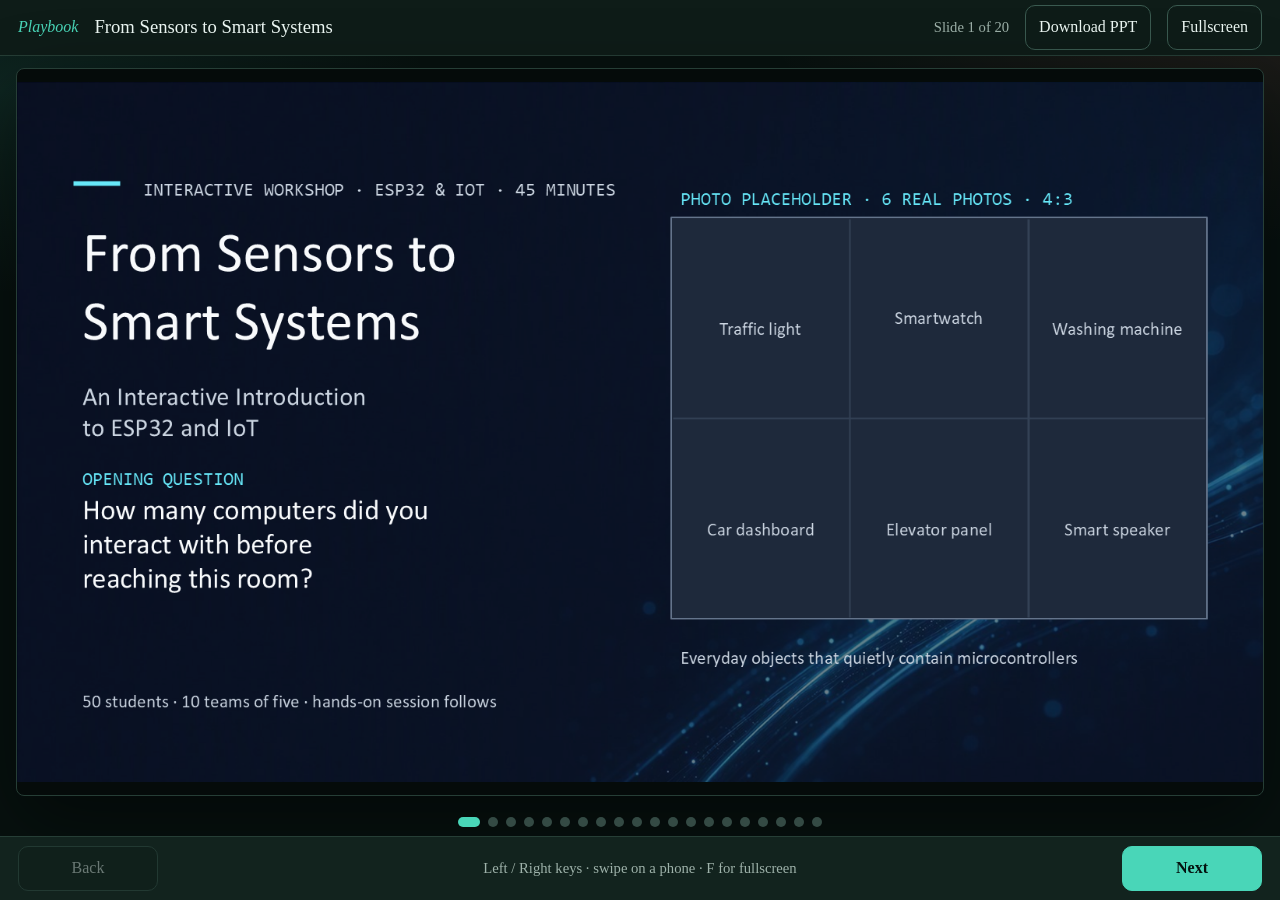
==== commit cf9a8920: "Changes" ====
--- a/workshop/slides.html
+++ b/workshop/slides.html
@@ -3,15 +3,16 @@
 <head>
   <meta charset="UTF-8" />
   <meta name="viewport" content="width=device-width, initial-scale=1" />
-  <title>Morning slides — University IoT workshop</title>
+  <title>From Sensors to Smart Systems — Anna University IoT Workshop</title>
   <link rel="stylesheet" href="styles.css" />
   <link rel="stylesheet" href="slides.css" />
 </head>
 <body class="slides-page">
   <header class="slides-bar">
     <a class="slides-back" href="index.html">Playbook</a>
-    <p class="slides-title" id="deck-title">Morning theory</p>
+    <p class="slides-title" id="deck-title">Morning presentation</p>
     <p class="slides-count" id="slide-count">Slide —</p>
+    <a class="ghost-btn deck-download" href="assets/From-Sensors-to-Smart-Systems.pptx" download>Download PPT</a>
     <button type="button" class="ghost-btn" id="btn-fullscreen">Fullscreen</button>
   </header>
 
@@ -19,9 +20,9 @@
     <img id="slide-img" alt="Workshop slide" hidden />
     <article class="html-slide" id="html-slide" hidden></article>
     <div class="slides-fallback" id="fallback" hidden>
-      <p class="eyebrow">Morning theory</p>
-      <h1>Export the prep-book here</h1>
-      <p>File → Download → PNG from the Google deck, then drop <code>01.png</code>, <code>02.png</code>, … into <code>workshop/slides/images/</code> and refresh. This slider does not unlock afternoon labs.</p>
+      <p class="eyebrow">Morning presentation</p>
+      <h1>Slides are unavailable</h1>
+      <p>Download the original PowerPoint above, or restore the numbered slide images under <code>workshop/slides/images/</code>.</p>
     </div>
   </main>
 
--- a/workshop/styles.css
+++ b/workshop/styles.css
@@ -1,672 +1,737 @@
 :root {
-  --bg: #f4f7fb;
-  --bg-elev: #ffffff;
-  --bg-panel: #fffdf8;
-  --line: #d5deea;
-  --text: #1c2433;
-  --muted: #5d6b80;
-  --accent: #0d7a6c;
-  --accent-soft: #d7f3ee;
-  --warn: #b45309;
-  --warn-bg: #fff4e5;
-  --danger: #c81e3a;
-  --ok: #157a45;
-  --ok-soft: #e3f8ec;
-  --laser: #e11d48;
-  --shadow: 0 16px 40px rgba(28, 55, 90, 0.08);
-  --radius: 14px;
-  --font: "Times New Roman", Times, serif;
+  color-scheme: dark;
+  --bg: #07110f;
+  --surface: #0e1c18;
+  --surface-soft: #12231e;
+  --surface-teal: #16352e;
+  --line: #263e36;
+  --line-strong: #3a5a50;
+  --text: #edf8f4;
+  --muted: #9eb2aa;
+  --accent: #49d6b8;
+  --accent-strong: #20ad90;
+  --accent-soft: #14382f;
+  --coral: #ff8375;
+  --coral-soft: #3a211f;
+  --warn: #ffc46b;
+  --warn-bg: #332713;
+  --danger: #ff7887;
+  --danger-soft: #381b22;
+  --ok: #58da8f;
+  --ok-soft: #153426;
+  --shadow-sm: 0 1px 2px rgba(0, 0, 0, 0.3), 0 10px 26px rgba(0, 0, 0, 0.22);
+  --shadow-lg: 0 28px 80px rgba(0, 0, 0, 0.48);
+  --radius-sm: 10px;
+  --radius: 16px;
+  --radius-lg: 24px;
+  --font: Calibri, "Segoe UI", Arial, sans-serif;
   --font-heading: "Times New Roman", Times, serif;
-  --mono: Consolas, "Courier New", Courier, monospace;
+  --mono: Consolas, "Courier New", monospace;
   --fs-body: 12pt;
   --fs-small: 10pt;
   --fs-caption: 11pt;
   --fs-lede: 13pt;
   --fs-h2: 14pt;
   --fs-h1: 18pt;
-  --fs-display: 16pt;
 }
 
 * { box-sizing: border-box; }
-html, body { margin: 0; height: 100%; }
+html, body { margin: 0; height: 100%; overflow: hidden; }
 body {
+  color: var(--text);
+  background: var(--bg);
   font-family: var(--font);
   font-size: var(--fs-body);
-  background:
-    radial-gradient(900px 420px at 100% 0%, #ffe8d6 0%, transparent 55%),
-    radial-gradient(800px 380px at 0% 10%, #d9f0ff 0%, transparent 50%),
-    linear-gradient(180deg, #f8fbff 0%, var(--bg) 40%);
-  color: var(--text);
-  line-height: 1.5;
-}
-
-body[data-skill="expert"] .only-beginner,
-body[data-skill="some"] .only-beginner { display: none !important; }
-body[data-skill="expert"] .hide-expert { display: none !important; }
+  line-height: 1.55;
+  -webkit-font-smoothing: antialiased;
+}
+button, input { font: inherit; }
+button, a { -webkit-tap-highlight-color: transparent; }
+button:focus-visible, a:focus-visible, input:focus-visible, summary:focus-visible {
+  outline: 3px solid rgba(73, 214, 184, 0.28);
+  outline-offset: 2px;
+}
+code { font-family: var(--mono); font-size: 0.9em; color: var(--accent); }
+strong { color: var(--text); }
+[hidden] { display: none !important; }
 
 .app {
   display: grid;
-  grid-template-columns: 280px 1fr;
-  height: 100%;
+  grid-template-columns: 310px minmax(0, 1fr);
+  width: 100%;
+  height: 100dvh;
   min-height: 100%;
 }
 
 .sidebar {
+  position: relative;
+  z-index: 20;
+  display: flex;
+  flex-direction: column;
+  min-height: 0;
+  background: rgba(9, 18, 15, 0.96);
+  border-right: 1px solid var(--line);
+}
+.brand {
+  display: flex;
+  align-items: center;
+  gap: 12px;
+  min-height: 76px;
+  padding: 15px 18px;
+  border-bottom: 1px solid var(--line);
+}
+.brand-mark {
+  position: relative;
+  flex: 0 0 auto;
+  width: 38px;
+  height: 38px;
+  border-radius: 12px;
+  background: var(--accent);
+  box-shadow: 0 8px 18px rgba(10, 117, 104, 0.2);
+}
+.brand-mark::before,
+.brand-mark::after {
+  content: "";
+  position: absolute;
+  left: 10px;
+  width: 18px;
+  height: 4px;
+  border-radius: 99px;
   background: #fff;
-  border-right: 1px solid var(--line);
-  display: flex;
-  flex-direction: column;
-  position: sticky;
-  top: 0;
-  height: 100vh;
-  box-shadow: 8px 0 24px rgba(28, 55, 90, 0.04);
-}
-
-.brand {
-  display: flex;
-  gap: 12px;
+}
+.brand-mark::before { top: 11px; box-shadow: 0 7px 0 rgba(255, 255, 255, 0.72); }
+.brand-mark::after { top: 25px; width: 10px; background: var(--coral); }
+.brand-kicker,
+.brand-title { margin: 0; }
+.brand-kicker {
+  color: var(--muted);
+  font-size: var(--fs-small);
+  letter-spacing: 0.02em;
+}
+.brand-title {
+  margin-top: 1px;
+  font-family: var(--font-heading);
+  font-size: var(--fs-h2);
+  font-weight: 700;
+  line-height: 1.2;
+}
+.sidebar-close { display: none; margin-left: auto; }
+.sidebar-heading {
+  display: flex;
   align-items: center;
-  padding: 20px 18px 16px;
-  border-bottom: 1px solid var(--line);
-}
-.brand-mark {
-  width: 14px;
-  height: 36px;
-  border-radius: 99px;
-  background: linear-gradient(180deg, #fff 0%, var(--laser) 55%, #9f1239 100%);
-  box-shadow: 0 0 14px rgba(225, 29, 72, 0.35);
-}
-.brand-kicker {
-  margin: 0;
-  font-family: var(--font-heading);
+  justify-content: space-between;
+  padding: 14px 18px 8px;
+  color: var(--muted);
   font-size: var(--fs-small);
-  font-style: italic;
-  letter-spacing: 0.02em;
-  color: var(--muted);
-}
-.brand-title {
-  margin: 2px 0 0;
-  font-family: var(--font-heading);
-  font-size: var(--fs-display);
-  font-weight: 400;
-}
-
-.sidebar-close { display: none; margin-left: auto; }
-
+}
+.sidebar-heading span:first-child { font-weight: 700; color: var(--text); }
 .sidebar-nav {
   flex: 1;
+  min-height: 0;
   overflow: auto;
+  padding: 6px 10px 18px;
+  scrollbar-width: thin;
+}
+.sidebar-foot {
+  display: flex;
+  gap: 4px;
+  padding: 10px 12px;
+  border-top: 1px solid var(--line);
+  background: var(--surface-soft);
+}
+.text-btn {
+  flex: 1;
+  border: 0;
+  border-radius: 9px;
+  padding: 8px;
+  color: var(--muted);
+  background: transparent;
+  cursor: pointer;
+  font-size: var(--fs-small);
+}
+.text-btn:hover { color: var(--text); background: #172d27; }
+
+.nav-module {
+  margin: 5px 0;
+  border: 1px solid transparent;
+  border-radius: 13px;
+  overflow: hidden;
+}
+.nav-module.current { background: var(--surface-soft); border-color: var(--line); }
+.nav-module.complete > summary em { color: var(--ok); background: var(--ok-soft); }
+.nav-module summary {
+  display: flex;
+  align-items: center;
+  justify-content: space-between;
+  gap: 10px;
+  padding: 10px 9px;
+  border-radius: 11px;
+  cursor: pointer;
+  list-style: none;
+}
+.nav-module summary::-webkit-details-marker { display: none; }
+.nav-module summary:hover { background: #172d27; }
+.nav-module summary > span { min-width: 0; display: grid; }
+.nav-module summary small {
+  color: var(--accent);
+  font-size: 8.5pt;
+  line-height: 1.2;
+  letter-spacing: 0.06em;
+  text-transform: uppercase;
+}
+.nav-module summary strong {
+  overflow: hidden;
+  margin-top: 2px;
+  font-size: var(--fs-caption);
+  text-overflow: ellipsis;
+  white-space: nowrap;
+}
+.nav-module summary em {
+  flex: 0 0 auto;
+  padding: 2px 7px;
+  border-radius: 99px;
+  color: var(--muted);
+  background: #1a302a;
+  font-size: 9pt;
+  font-style: normal;
+}
+.module-steps { padding: 0 5px 7px 12px; }
+.exercise-group .module-steps { padding-left: 8px; }
+.nav-submodule-label {
+  display: flex;
+  align-items: center;
+  justify-content: space-between;
+  gap: 8px;
+  margin: 8px 6px 3px;
+  padding: 9px 4px 3px;
+  border-top: 1px solid var(--line);
+  color: var(--muted);
+  font-size: 9pt;
+}
+.nav-submodule-label:first-child { margin-top: 0; border-top: 0; }
+.nav-submodule-label strong { overflow: hidden; color: inherit; text-overflow: ellipsis; white-space: nowrap; }
+.nav-submodule-label span { flex: 0 0 auto; font-family: var(--mono); font-size: 8.5pt; }
+.nav-submodule-label.active { color: var(--accent); }
+.nav-step {
+  position: relative;
+  display: flex;
+  align-items: flex-start;
+  gap: 9px;
+  width: 100%;
+  border: 0;
+  border-radius: 9px;
+  padding: 7px 8px;
+  color: var(--muted);
+  background: transparent;
+  text-align: left;
+  cursor: pointer;
+  font-size: var(--fs-small);
+  line-height: 1.35;
+}
+.nav-step::before {
+  content: "";
+  position: absolute;
+  left: -7px;
+  top: 0;
+  bottom: 0;
+  width: 1px;
+  background: var(--line);
+}
+.nav-step:hover { color: var(--text); background: #17322a; }
+.nav-step.active { color: var(--text); background: var(--accent-soft); font-weight: 700; }
+.nav-step.done { color: var(--ok); }
+.nav-step.unavailable { opacity: 0.56; }
+.nav-idx {
+  min-width: 20px;
+  color: var(--accent);
+  font-family: var(--mono);
+  font-size: 9pt;
+  font-weight: 400;
+}
+.afternoon-lock {
+  display: flex;
+  gap: 11px;
+  width: 100%;
+  margin: 10px 0;
+  border: 1px solid #6d552d;
+  border-radius: 13px;
   padding: 12px;
-}
-.mod-label {
-  margin: 14px 8px 6px;
-  font-family: var(--font-heading);
-  font-size: var(--fs-caption);
-  font-weight: 400;
-  letter-spacing: 0.02em;
-  color: var(--muted);
-}
-.nav-step {
-  width: 100%;
+  color: var(--text);
+  background: var(--warn-bg);
   text-align: left;
-  background: transparent;
-  border: 0;
-  color: var(--muted);
-  padding: 8px 10px;
+  cursor: pointer;
+}
+.afternoon-lock:hover { border-color: #d9a64f; transform: translateY(-1px); }
+.afternoon-lock > span:last-child { display: grid; }
+.afternoon-lock small { color: var(--warn); font-size: 9pt; text-transform: uppercase; letter-spacing: 0.05em; }
+.afternoon-lock strong { margin: 2px 0; font-size: var(--fs-caption); }
+.afternoon-lock em { color: var(--muted); font-size: 9pt; font-style: normal; line-height: 1.35; }
+.lock-icon {
+  position: relative;
+  flex: 0 0 auto;
+  width: 28px;
+  height: 25px;
+  margin-top: 7px;
+  border-radius: 7px;
+  background: #b97728;
+}
+.lock-icon::before {
+  content: "";
+  position: absolute;
+  left: 7px;
+  top: -9px;
+  width: 12px;
+  height: 13px;
+  border: 2px solid #efb35d;
+  border-bottom: 0;
+  border-radius: 8px 8px 0 0;
+}
+
+.workspace { display: flex; flex-direction: column; min-width: 0; min-height: 0; }
+.topbar {
+  position: relative;
+  z-index: 10;
+  display: flex;
+  align-items: center;
+  gap: 18px;
+  min-height: 76px;
+  padding: 12px 22px;
+  border-bottom: 1px solid var(--line);
+  background: rgba(9, 18, 15, 0.92);
+  backdrop-filter: blur(12px);
+}
+.menu-btn { display: none; }
+.location-wrap { width: 165px; min-width: 0; }
+.location-wrap p,
+.location-wrap strong { display: block; overflow: hidden; margin: 0; text-overflow: ellipsis; white-space: nowrap; }
+.location-wrap p { color: var(--accent); font-size: var(--fs-small); text-transform: uppercase; letter-spacing: 0.07em; }
+.location-wrap strong { margin-top: 2px; font-size: var(--fs-caption); }
+.progress-wrap { flex: 1; min-width: 120px; max-width: 600px; }
+.progress-meta { display: flex; gap: 10px; margin-bottom: 6px; color: var(--muted); font-size: var(--fs-small); }
+.progress-track { height: 6px; overflow: hidden; border-radius: 99px; background: #20352f; }
+.progress-fill { height: 100%; width: 0; border-radius: inherit; background: linear-gradient(90deg, var(--accent), #79e8d0); transition: width 0.3s ease; }
+.topbar-link { text-decoration: none; }
+.ghost-btn,
+.nav-btn,
+.copy-btn,
+.nav-btn-next,
+.icon-btn {
+  border: 1px solid var(--line-strong);
   border-radius: 10px;
+  padding: 9px 13px;
+  color: var(--text);
+  background: var(--surface);
   cursor: pointer;
-  font: inherit;
-  display: flex;
-  gap: 8px;
-  align-items: baseline;
-}
-.nav-step:hover { background: #eef6ff; color: var(--text); }
-.nav-step.active {
-  background: var(--accent-soft);
-  color: var(--text);
-  outline: 1px solid #9ad8ce;
-}
-.nav-step.done { color: var(--ok); }
-.nav-idx {
-  font-family: var(--mono);
-  font-size: var(--fs-small);
-  color: var(--accent);
-  min-width: 1.6em;
-}
-
-.sidebar-foot {
-  border-top: 1px solid var(--line);
-  padding: 12px;
-  display: grid;
-  gap: 4px;
-}
-
-.workspace {
-  display: flex;
-  flex-direction: column;
-  min-height: 0;
-  height: 100%;
-}
-
-.topbar {
-  display: flex;
-  align-items: center;
-  gap: 12px;
-  padding: 14px 22px;
-  border-bottom: 1px solid var(--line);
-  background: rgba(255, 255, 255, 0.86);
-  backdrop-filter: blur(10px);
-  position: sticky;
-  top: 0;
-  z-index: 5;
-}
-.menu-btn { display: none; }
-.progress-wrap { flex: 1; }
-.progress-meta {
-  display: flex;
-  justify-content: space-between;
-  font-size: var(--fs-small);
-  color: var(--muted);
-  margin-bottom: 6px;
-}
-#skill-badge {
-  border: 1px solid var(--line);
-  border-radius: 99px;
-  padding: 1px 8px;
-  color: var(--accent);
-  background: var(--accent-soft);
-}
-.progress-track {
-  height: 8px;
-  background: #e4ebf3;
-  border-radius: 99px;
-  overflow: hidden;
-}
-.progress-fill {
-  height: 100%;
-  width: 0;
-  background: linear-gradient(90deg, #14b8a6, #22c55e);
-  transition: width 0.25s ease;
-}
+  text-decoration: none;
+  transition: border-color 0.15s, background 0.15s, transform 0.15s;
+}
+.ghost-btn:hover,
+.nav-btn:hover,
+.icon-btn:hover { border-color: #54cdb3; background: var(--surface-teal); }
+.nav-btn-next,
+.copy-btn {
+  border-color: var(--accent);
+  color: #04120f;
+  background: var(--accent);
+  font-weight: 700;
+}
+.nav-btn-next:hover,
+.copy-btn:hover { border-color: var(--accent-strong); background: var(--accent-strong); transform: translateY(-1px); }
+.icon-btn { display: inline-grid; width: 38px; height: 38px; place-items: center; padding: 0; }
+.icon-btn.menu-btn,
+.icon-btn.sidebar-close { display: none; }
 
 .gate-banner {
-  margin: 16px 22px 0;
-  padding: 14px 16px;
+  flex: 0 0 auto;
+  margin: 14px 22px 0;
+  border: 1px solid #6f562d;
   border-radius: 12px;
+  padding: 11px 14px;
+  color: #ffdda3;
   background: var(--warn-bg);
-  border: 1px solid #f3c77a;
-  color: #7c3d00;
-  box-shadow: var(--shadow);
-}
-.gate-banner[hidden] { display: none; }
-.gate-banner strong { display: block; margin-bottom: 4px; }
-
+  box-shadow: var(--shadow-sm);
+}
+.gate-banner strong { margin-right: 6px; }
 .step-view {
   flex: 1;
   min-height: 0;
   overflow: auto;
-  width: 100%;
-  max-width: none;
-  padding: 0;
-}
-.step-inner {
-  max-width: 860px;
-  padding: 28px 32px 24px;
-}
-
-.step-kicker {
-  margin: 0 0 6px;
-  font-family: var(--font-heading);
-  font-size: var(--fs-caption);
-  font-style: italic;
-  letter-spacing: 0.02em;
-  color: var(--accent);
-}
+  background:
+    radial-gradient(700px 360px at 100% 0, rgba(39, 112, 94, 0.13), transparent 70%),
+    var(--bg);
+}
+.step-inner { width: min(980px, 100%); margin: 0 auto; padding: 32px 34px 52px; }
+.step-meta { display: flex; align-items: center; gap: 10px; margin-bottom: 10px; color: var(--muted); font-size: var(--fs-small); }
+.step-meta span + span { padding-left: 10px; border-left: 1px solid var(--line-strong); }
+.phase-chip { border: 0 !important; border-radius: 99px; padding: 3px 9px !important; color: var(--accent); background: var(--accent-soft); font-weight: 700; }
+.phase-chip.afternoon { color: #ff9b8f; background: var(--coral-soft); }
+.step-kicker { margin: 0 0 3px; color: var(--accent); font-size: var(--fs-small); letter-spacing: 0.07em; text-transform: uppercase; }
 .step-view h1,
-.overlay-card h1,
-.drawer-card h2,
-.unlock-box h2 {
-  font-family: var(--font-heading);
-  font-weight: 400;
-}
-.step-view h1 { margin: 0 0 16px; font-size: var(--fs-h1); line-height: 1.25; }
-.overlay-card h1 { font-family: var(--font-heading); font-weight: 400; }
-.step-view h2 { margin: 28px 0 10px; font-size: var(--fs-h2); font-family: var(--font-heading); font-weight: 400; }
-.step-view p { color: #334155; }
-.lede { font-size: var(--fs-lede); color: var(--muted) !important; }
-
-.callout {
-  border: 1px solid var(--line);
-  border-left: 4px solid var(--accent);
-  background: #fff;
-  padding: 14px 16px;
-  border-radius: 0 var(--radius) var(--radius) 0;
-  margin: 16px 0;
-}
-.callout.warn { border-left-color: var(--warn); background: var(--warn-bg); }
-.callout.danger { border-left-color: var(--danger); background: #fff1f2; }
-.callout.ok { border-left-color: var(--ok); background: var(--ok-soft); }
-.callout p { margin: 0; }
-
-.only-beginner, .hide-expert {
-  background: #eefaf6;
-  border: 1px dashed #7bc4b4;
-}
-
-.checklist { list-style: none; padding: 0; margin: 12px 0; }
-.checklist li {
-  display: flex;
+.drawer h2,
+.hero-card h2,
+.lab-intro h2,
+.unlock-hero h2 { font-family: var(--font-heading); }
+.step-view h1 { margin: 0 0 22px; font-size: var(--fs-h1); line-height: 1.2; }
+.step-view h2 { margin: 0 0 8px; font-family: var(--font-heading); font-size: var(--fs-h2); line-height: 1.25; }
+.step-view h3 { margin: 0 0 6px; font-size: var(--fs-body); line-height: 1.3; }
+.step-view p { color: #c1d0ca; }
+.step-view ul,
+.step-view ol { color: #c1d0ca; }
+.lede { margin-top: 0; color: var(--muted) !important; font-size: var(--fs-lede); }
+.note { color: var(--muted); font-size: var(--fs-caption); }
+.section-label,
+.hero-label,
+.concept-label,
+.experiment-label {
+  margin: 0 0 5px !important;
+  color: var(--accent) !important;
+  font-size: var(--fs-small);
+  font-weight: 700;
+  letter-spacing: 0.07em;
+  text-transform: uppercase;
+}
+
+.hero-card,
+.lab-intro,
+.unlock-hero {
+  position: relative;
+  overflow: hidden;
+  margin-bottom: 20px;
+  border: 1px solid #315e52;
+  border-radius: var(--radius-lg);
+  padding: 25px 27px;
+  background: linear-gradient(135deg, #11231e 0%, #102e27 100%);
+  box-shadow: var(--shadow-sm);
+}
+.hero-card::after,
+.unlock-hero::after {
+  content: "";
+  position: absolute;
+  right: -50px;
+  bottom: -80px;
+  width: 210px;
+  height: 210px;
+  border: 36px solid rgba(73, 214, 184, 0.1);
+  border-radius: 50%;
+}
+.hero-card h2,
+.lab-intro h2,
+.unlock-hero h2 { max-width: 680px; margin: 0 0 8px; font-size: 20pt; line-height: 1.15; }
+.hero-card p:last-child,
+.lab-intro p:last-child,
+.unlock-hero > p { max-width: 680px; margin-bottom: 0; }
+.afternoon-hero { border-color: #633832; background: linear-gradient(135deg, #1d1715 0%, #34201d 100%); }
+.finish-hero { border-color: #2e6244; background: linear-gradient(135deg, #101e19 0%, var(--ok-soft) 100%); }
+
+.day-plan {
+  display: grid;
+  grid-template-columns: repeat(3, minmax(0, 1fr));
   gap: 10px;
-  align-items: flex-start;
-  padding: 8px 0;
-  border-bottom: 1px solid #e6edf5;
-}
-.checklist input { margin-top: 4px; }
-
-.data-table {
-  width: 100%;
-  border-collapse: collapse;
-  margin: 12px 0 18px;
-  font-size: var(--fs-body);
-  background: #fff;
-}
-.data-table th, .data-table td {
-  border: 1px solid var(--line);
-  padding: 8px 10px;
-  text-align: left;
-}
-.data-table th {
-  background: #eef4fb;
-  color: var(--text);
-  font-family: var(--font-heading);
-  font-weight: 400;
-}
-.data-table code { color: var(--accent); }
-
-.steps-ol { padding-left: 20px; }
-.steps-ol li { margin: 8px 0; }
-
-.code-block {
-  position: relative;
-  margin: 14px 0 22px;
-  background: #fff;
-  border: 1px solid var(--line);
-  border-radius: var(--radius);
-  overflow: hidden;
-}
-.code-block header {
-  display: flex;
-  justify-content: space-between;
-  align-items: center;
-  padding: 8px 12px;
-  border-bottom: 1px solid var(--line);
-  color: var(--muted);
-  font-size: var(--fs-small);
-  background: #f3f7fb;
-}
-.code-block pre {
-  margin: 0;
-  padding: 14px 16px 18px;
-  overflow: auto;
-  font-family: var(--mono);
-  font-size: var(--fs-caption);
-  line-height: 1.55;
-  color: #1e293b;
-  background: #f8fafc;
-}
-
-.quiz, .threshold-tool, .simulator, .checkpoint, .accordion {
-  background: var(--bg-elev);
+  margin: -8px 0 24px;
+}
+.day-plan article { display: grid; gap: 2px; border: 1px solid var(--line); border-radius: 13px; padding: 13px 15px; background: var(--surface); box-shadow: var(--shadow-sm); }
+.day-plan span { color: var(--coral); font-family: var(--mono); font-size: var(--fs-small); font-weight: 700; }
+.day-plan small { color: var(--muted); }
+.section-heading { margin-top: 26px !important; }
+.presentation-hero { border-color: #315064; background: linear-gradient(135deg, #101d24 0%, #142b36 100%); }
+.exercise-hero { border-color: #68522d; background: linear-gradient(135deg, #211b12 0%, #322714 100%); }
+.presentation-actions { display: flex; flex-wrap: wrap; gap: 4px; margin-bottom: 16px; }
+.exercise-badge { display: inline-flex; margin: 0 0 12px; border-radius: 99px; padding: 5px 10px; color: var(--accent-strong); background: var(--accent-soft); font-size: var(--fs-small); font-weight: 700; letter-spacing: 0.04em; text-transform: uppercase; }
+
+.journey-grid,
+.concept-grid,
+.lab-grid,
+.challenge-grid { display: grid; gap: 12px; margin: 16px 0 22px; }
+.journey-grid { grid-template-columns: repeat(4, 1fr); }
+.concept-grid { grid-template-columns: repeat(2, minmax(0, 1fr)); }
+.concept-grid.three { grid-template-columns: repeat(3, minmax(0, 1fr)); }
+.lab-grid,
+.challenge-grid { grid-template-columns: repeat(3, minmax(0, 1fr)); }
+.journey-grid article,
+.concept-grid article,
+.lab-card,
+.challenge-grid article {
   border: 1px solid var(--line);
   border-radius: var(--radius);
   padding: 16px;
+  background: var(--surface);
+  box-shadow: var(--shadow-sm);
+}
+.journey-grid article > span,
+.lab-card > span,
+.challenge-grid article > span {
+  color: var(--accent);
+  font-family: var(--mono);
+  font-size: var(--fs-small);
+  font-weight: 700;
+}
+.journey-grid h3,
+.lab-card h3,
+.challenge-grid h3 { margin-top: 8px; }
+.journey-grid p,
+.concept-grid p,
+.lab-card p,
+.challenge-grid p { margin: 6px 0 0; font-size: var(--fs-caption); }
+.lab-card { border-top-width: 4px; }
+.traffic-card { border-top-color: #e4b43f; }
+.tripwire-card { border-top-color: var(--coral); }
+.reaction-card { border-top-color: var(--accent); }
+.lab-card small { display: block; margin-top: 14px; color: var(--muted); }
+.reflection-grid { grid-template-columns: repeat(3, 1fr); }
+
+.flow-strip {
+  display: grid;
+  grid-template-columns: 1fr auto 1fr auto 1fr;
+  align-items: center;
+  gap: 12px;
   margin: 18px 0;
-  box-shadow: var(--shadow);
-}
-.quiz h3, .threshold-tool h3, .simulator h3, .checkpoint h3, .accordion summary {
-  margin: 0 0 10px;
-  font-family: var(--font-heading);
-  font-weight: 400;
-}
-.choice-row { display: flex; flex-wrap: wrap; gap: 8px; }
-.choice-row button, .copy-btn, .ghost-btn, .nav-btn, .skill-pick, .text-btn, .icon-btn {
-  font: inherit;
-  cursor: pointer;
-}
-.choice-row button {
-  background: #fff;
-  color: var(--text);
+}
+.flow-strip > div { min-height: 120px; border: 1px solid var(--line); border-radius: var(--radius); padding: 18px; background: var(--surface); box-shadow: var(--shadow-sm); }
+.flow-strip > div span { display: block; color: var(--accent); font-size: var(--fs-small); font-weight: 700; text-transform: uppercase; }
+.flow-strip > div strong,
+.flow-strip > div small { display: block; }
+.flow-strip > div strong { margin: 9px 0 4px; }
+.flow-strip > div small { color: var(--muted); }
+.flow-strip > b { color: var(--coral); font-size: 18pt; }
+.flow-strip.compact > div { min-height: 100px; }
+
+.callout,
+.evidence-box,
+.experiment-card,
+.quiz,
+.checkpoint,
+.reaction-simulator,
+.threshold-tool,
+.accordion {
+  margin: 18px 0;
   border: 1px solid var(--line);
-  border-radius: 10px;
-  padding: 10px 14px;
-}
+  border-radius: var(--radius);
+  padding: 16px 18px;
+  background: var(--surface);
+  box-shadow: var(--shadow-sm);
+}
+.callout { border-left: 4px solid var(--accent); border-radius: 4px var(--radius) var(--radius) 4px; }
+.callout.warn { border-left-color: var(--warn); background: var(--warn-bg); }
+.callout.danger { border-left-color: var(--danger); background: var(--danger-soft); }
+.callout.ok { border-left-color: var(--ok); background: var(--ok-soft); }
+.callout p,
+.evidence-box p,
+.experiment-card p { margin: 0; }
+.evidence-box { position: relative; padding-left: 54px; border-color: #2f6648; background: var(--ok-soft); }
+.evidence-box::before {
+  content: "";
+  position: absolute;
+  left: 18px;
+  top: 19px;
+  width: 20px;
+  height: 12px;
+  border-left: 3px solid var(--ok);
+  border-bottom: 3px solid var(--ok);
+  transform: rotate(-45deg);
+}
+.evidence-box strong { display: block; margin-bottom: 3px; }
+.experiment-card { border-color: #315d52; background: linear-gradient(135deg, #10211c, #133129); }
+.experiment-card ol { margin-bottom: 0; padding-left: 20px; }
+.experiment-card li { margin: 5px 0; }
+
+.action-list { margin: 16px 0; padding: 0; list-style: none; counter-reset: action; }
+.action-list li { position: relative; display: grid; grid-template-columns: 125px 1fr; gap: 12px; min-height: 50px; padding: 11px 12px 11px 48px; border-bottom: 1px solid var(--line); counter-increment: action; }
+.action-list li::before { content: counter(action); position: absolute; left: 8px; top: 10px; display: grid; width: 27px; height: 27px; place-items: center; border-radius: 50%; color: var(--accent); background: var(--accent-soft); font-family: var(--mono); font-size: 9pt; font-weight: 700; }
+.action-list li span { color: var(--muted); }
+.steps-ol:not(.action-list) { padding-left: 22px; }
+.steps-ol:not(.action-list) li { margin: 7px 0; }
+
+.circuit-figure { overflow: hidden; margin: 16px 0 20px; border: 1px solid var(--line); border-radius: var(--radius); background: var(--surface); box-shadow: var(--shadow-sm); }
+.circuit-figure img { display: block; width: 100%; height: auto; aspect-ratio: 8 / 5; object-fit: contain; background: #d8e0dd; filter: brightness(0.82) contrast(1.08); }
+.circuit-figure figcaption { display: flex; align-items: center; justify-content: space-between; gap: 12px; padding: 10px 13px; border-top: 1px solid var(--line); color: var(--muted); font-size: var(--fs-caption); }
+.circuit-figure figcaption span { font-weight: 700; color: var(--text); }
+.circuit-figure figcaption a { color: var(--accent); font-weight: 700; text-decoration: none; }
+.circuit-figure figcaption a:hover { text-decoration: underline; }
+
+.data-table { width: 100%; margin: 14px 0 20px; border-collapse: separate; border-spacing: 0; overflow: hidden; border: 1px solid var(--line); border-radius: 12px; background: var(--surface); font-size: var(--fs-caption); }
+.data-table th,
+.data-table td { padding: 10px 12px; border-bottom: 1px solid var(--line); text-align: left; vertical-align: top; }
+.data-table th { color: var(--muted); background: #162923; font-size: var(--fs-small); text-transform: uppercase; letter-spacing: 0.04em; }
+.data-table tr:last-child td { border-bottom: 0; }
+.data-table th + th,
+.data-table td + td { border-left: 1px solid var(--line); }
+.wire-dot { display: inline-block; width: 10px; height: 10px; margin-right: 7px; border-radius: 50%; }
+.red-dot { background: #e34d5c; }
+.yellow-dot { background: #e7b434; }
+.green-dot { background: #2aa56a; }
+
+.download-link { display: inline-flex; align-items: center; gap: 14px; margin: 4px 8px 8px 0; border: 1px solid #3c675c; border-radius: 10px; padding: 9px 12px; color: var(--accent-strong); background: var(--surface); font-size: var(--fs-caption); font-weight: 700; text-decoration: none; }
+.download-link span { font-size: 15pt; line-height: 1; }
+.download-link:hover { border-color: var(--accent); background: var(--accent-soft); }
+.download-link.primary-link { border-color: var(--accent); color: #04120f; background: var(--accent); }
+.download-link.primary-link:hover { border-color: var(--accent-strong); background: var(--accent-strong); }
+.code-block { margin: 16px 0 22px; overflow: hidden; border: 1px solid var(--line-strong); border-radius: var(--radius); background: #091411; box-shadow: var(--shadow-sm); }
+.code-block header { display: flex; align-items: center; justify-content: space-between; gap: 12px; min-height: 44px; padding: 7px 8px 7px 14px; border-bottom: 1px solid var(--line); color: var(--muted); background: #172d27; font-family: var(--mono); font-size: var(--fs-small); }
+.code-block pre { max-height: 430px; margin: 0; overflow: auto; padding: 16px 18px 20px; color: #d7e8e1; background: #091411; font-family: var(--mono); font-size: var(--fs-caption); line-height: 1.55; tab-size: 2; }
+.copy-btn { padding: 7px 11px; font-family: var(--font); font-size: var(--fs-small); }
+
+.quiz { border-color: #315d52; }
+.quiz .section-label { margin-bottom: 6px !important; }
+.choice-row { display: flex; flex-wrap: wrap; gap: 8px; margin-top: 12px; }
+.choice-row button { border: 1px solid var(--line-strong); border-radius: 9px; padding: 9px 14px; color: var(--text); background: var(--surface); cursor: pointer; }
+.choice-row button:hover { border-color: var(--accent); background: var(--accent-soft); }
 .choice-row button.correct { border-color: var(--ok); color: var(--ok); background: var(--ok-soft); }
-.choice-row button.wrong { border-color: var(--danger); color: var(--danger); background: #fff1f2; }
-.quiz-feedback { margin: 12px 0 0; }
-
-.threshold-tool label { display: block; font-size: var(--fs-caption); color: var(--muted); margin-top: 8px; }
-.threshold-tool input {
-  width: 100%;
-  margin-top: 4px;
-  padding: 10px 12px;
-  border-radius: 10px;
-  border: 1px solid var(--line);
-  background: #fff;
-  color: var(--text);
-  font: inherit;
-}
-.th-result {
-  margin: 14px 0 0;
-  font-family: var(--mono);
-  color: var(--accent);
-}
-
-.simulator { text-align: center; }
-.sim-stage {
-  position: relative;
-  height: 88px;
-  margin: 12px 0 16px;
-  background: #eef4fb;
-  border-radius: 12px;
-  overflow: hidden;
-  border: 1px solid var(--line);
-}
-.sim-laser, .sim-ldr {
-  position: absolute;
-  top: 18px;
-  width: 52px;
-  height: 52px;
-  border-radius: 10px;
+.choice-row button.wrong { border-color: var(--danger); color: var(--danger); background: var(--danger-soft); }
+.quiz-feedback { margin: 12px 0 0; color: var(--accent-strong) !important; }
+.checkpoint { display: grid; grid-template-columns: 34px 1fr; gap: 12px; margin-top: 30px; border-color: #31574d; background: #101f1b; }
+.checkpoint.is-complete { border-color: #367453; background: var(--ok-soft); }
+.checkpoint-mark { position: relative; width: 30px; height: 30px; border: 2px solid #4f776c; border-radius: 50%; background: #0b1714; }
+.checkpoint.is-complete .checkpoint-mark { border-color: var(--ok); background: var(--ok); }
+.checkpoint.is-complete .checkpoint-mark::after { content: ""; position: absolute; left: 8px; top: 6px; width: 9px; height: 5px; border-left: 2px solid #fff; border-bottom: 2px solid #fff; transform: rotate(-45deg); }
+.checkpoint h3 { margin-bottom: 10px; }
+.checkpoint label { display: flex; align-items: flex-start; gap: 9px; cursor: pointer; }
+.checkpoint input { width: 18px; height: 18px; margin-top: 2px; accent-color: var(--ok); }
+.checkpoint.needs-attention,
+.quiz.needs-attention { border-color: #9c722f; background: var(--warn-bg); animation: nudge 0.32s ease; }
+@keyframes nudge { 0%, 100% { transform: translateX(0); } 35% { transform: translateX(-5px); } 70% { transform: translateX(5px); } }
+
+.unlock-hero { border-color: #6d552f; background: linear-gradient(135deg, #201a10, var(--warn-bg)); }
+.unlock-row { display: flex; gap: 9px; margin-top: 18px; }
+.unlock-row input { width: min(320px, 100%); border: 1px solid var(--line-strong); border-radius: 10px; padding: 10px 12px; color: var(--text); background: #0a1713; }
+.unlock-feedback { min-height: 1.3em; margin: 8px 0 0 !important; font-size: var(--fs-caption); }
+.unlock-feedback.error,
+.th-result.error { color: var(--danger) !important; }
+.threshold-tool h3 { margin-bottom: 12px; }
+.input-pair { display: grid; grid-template-columns: 1fr 1fr; gap: 12px; }
+.threshold-tool label { color: var(--muted); font-size: var(--fs-caption); }
+.threshold-tool input { width: 100%; margin-top: 5px; border: 1px solid var(--line-strong); border-radius: 9px; padding: 10px 11px; color: var(--text); background: var(--surface); }
+.th-result { margin: 14px 0 0; color: var(--accent-strong) !important; font-family: var(--mono); font-size: var(--fs-caption); }
+
+.lab-intro { display: grid; grid-template-columns: 1fr auto; align-items: center; gap: 24px; }
+.traffic-intro { border-color: #655329; background: linear-gradient(135deg, #211d12, #302713); }
+.tripwire-intro { border-color: #673b35; background: linear-gradient(135deg, #211614, var(--coral-soft)); }
+.reaction-intro { border-color: #315d52; }
+.signal-illustration { display: grid; gap: 8px; border-radius: 22px; padding: 15px; background: #20302a; box-shadow: 0 12px 28px rgba(23, 35, 31, 0.18); }
+.signal-illustration i { display: block; width: 43px; height: 43px; border: 5px solid #354740; border-radius: 50%; }
+.signal-illustration i:nth-child(1) { background: #ed5260; box-shadow: 0 0 18px rgba(237, 82, 96, 0.5); }
+.signal-illustration i:nth-child(2) { background: #efbb36; }
+.signal-illustration i:nth-child(3) { background: #36b875; }
+.beam-illustration { display: flex; align-items: center; width: 220px; }
+.beam-illustration i,
+.beam-illustration b { flex: 0 0 auto; display: block; width: 42px; height: 52px; border-radius: 9px; }
+.beam-illustration i { background: var(--danger); }
+.beam-illustration b { background: #54756a; }
+.beam-illustration span { flex: 1; height: 4px; background: #f04455; box-shadow: 0 0 12px rgba(240, 68, 85, 0.65); }
+.reaction-number { min-width: 145px; color: var(--accent); font-family: var(--mono); font-size: 34pt; font-weight: 700; text-align: center; }
+.reaction-number small { display: block; margin-top: -10px; color: var(--muted); font-size: var(--fs-caption); font-weight: 400; }
+
+.reaction-simulator { max-width: 600px; padding: 22px; text-align: center; transition: border-color 0.2s, background 0.2s; }
+.reaction-lights { display: flex; justify-content: center; gap: 12px; margin-bottom: 18px; }
+.reaction-lights i { width: 48px; height: 48px; border: 6px solid #345248; border-radius: 50%; background: #15241f; transition: 0.12s; }
+.reaction-lights i:nth-child(1).on { border-color: #e9bdb7; background: var(--coral); box-shadow: 0 0 22px rgba(238, 105, 91, 0.45); }
+.reaction-lights i:nth-child(2).on { border-color: #ecdcae; background: #e8b63e; box-shadow: 0 0 22px rgba(232, 182, 62, 0.45); }
+.reaction-lights i:nth-child(3).on { border-color: #b5dace; background: #2daa7b; box-shadow: 0 0 22px rgba(45, 170, 123, 0.45); }
+.reaction-lights i:nth-child(4).on { border-color: #b9cdf3; background: #4d7fd2; box-shadow: 0 0 22px rgba(77, 127, 210, 0.45); }
+.reaction-status { margin: 0; color: var(--muted) !important; font-size: var(--fs-caption); font-weight: 700; letter-spacing: 0.05em; text-transform: uppercase; }
+.reaction-result { margin: 5px 0 18px; color: var(--text) !important; font-family: var(--mono); font-size: 20pt; font-weight: 700; }
+.reaction-actions { display: flex; flex-wrap: wrap; justify-content: center; gap: 8px; }
+.reaction-simulator.waiting { border-color: #dfbf86; background: var(--warn-bg); }
+.reaction-simulator.go { border-color: var(--ok); background: var(--ok-soft); }
+.reaction-simulator.false-start { border-color: var(--danger); background: var(--danger-soft); }
+.reaction-simulator.result { border-color: var(--accent); background: var(--accent-soft); }
+.reaction-actions button:disabled { opacity: 0.42; cursor: not-allowed; transform: none; }
+
+.accordion { padding: 5px 18px; }
+.accordion details { border-bottom: 1px solid var(--line); padding: 13px 0; }
+.accordion details:last-child { border-bottom: 0; }
+.accordion summary { color: var(--text); cursor: pointer; font-weight: 700; }
+.accordion details p { margin: 8px 0 2px; }
+.facilitator { margin-top: 22px; border: 1px solid #70572e; border-radius: var(--radius); padding: 14px 16px; color: #ffdda3; background: var(--warn-bg); }
+.facilitator p { margin: 4px 0 0; }
+body:not(.facilitator-on) .facilitator { display: none; }
+
+.step-nav {
+  flex: 0 0 68px;
+  display: grid;
+  grid-template-columns: 130px 1fr 130px;
+  align-items: center;
+  gap: 14px;
+  height: 68px;
+  padding: 11px 22px;
+  border-top: 1px solid var(--line);
+  background: rgba(9, 18, 15, 0.96);
+}
+.nav-hint { overflow: hidden; margin: 0; color: var(--muted); font-size: var(--fs-small); text-align: center; text-overflow: ellipsis; white-space: nowrap; }
+.nav-btn:disabled { opacity: 0.4; cursor: not-allowed; }
+
+.drawer {
+  position: fixed;
+  inset: 0;
+  z-index: 50;
   display: grid;
   place-items: center;
-  font-size: var(--fs-small);
-  font-weight: 700;
-}
-.sim-laser { left: 16px; background: #ffe4e8; color: #be123c; }
-.sim-ldr { right: 16px; background: #dcfce7; color: #166534; }
-.sim-beam {
-  position: absolute;
-  top: 42px;
-  left: 68px;
-  right: 68px;
-  height: 4px;
-  background: var(--laser);
-  box-shadow: 0 0 12px rgba(225, 29, 72, 0.45);
-  transition: opacity 0.15s, transform 0.15s;
-}
-.sim-beam.off { opacity: 0.12; transform: scaleX(0.2); transform-origin: left; }
-.sim-status {
-  font-size: var(--fs-display);
-  font-weight: 800;
-  letter-spacing: 0.08em;
-  margin: 8px 0 0;
-}
-.sim-status.ok { color: var(--ok); }
-.sim-status.alert {
-  color: var(--danger);
-  animation: pulse 0.7s ease infinite;
-}
-
-@keyframes pulse {
-  0%, 100% { opacity: 1; }
-  50% { opacity: 0.45; }
-}
-
-.checkpoint label {
-  display: flex;
-  gap: 10px;
-  align-items: flex-start;
-  cursor: pointer;
-}
-.checkpoint.needs-attention,
-.quiz.needs-attention {
-  border-color: #f3c77a;
-  background: var(--warn-bg);
-  animation: shake 0.35s ease;
-}
-
-@keyframes shake {
-  0%, 100% { transform: translateX(0); }
-  25% { transform: translateX(-6px); }
-  75% { transform: translateX(6px); }
-}
-
-.step-nav {
-  display: grid;
-  grid-template-columns: 140px 1fr 140px;
-  gap: 12px;
-  align-items: center;
-  padding: 10px 22px;
-  height: 64px;
-  flex: 0 0 64px;
-  box-sizing: border-box;
-  border-top: 1px solid var(--line);
-  background: #fff;
-}
-.nav-hint {
-  margin: 0;
-  text-align: center;
-  color: var(--muted);
-  font-size: var(--fs-caption);
-}
-.nav-btn, .ghost-btn, .copy-btn {
-  background: #fff;
-  color: var(--text);
-  border: 1px solid var(--line);
-  border-radius: 12px;
-  padding: 10px 14px;
-}
-.nav-btn:disabled { opacity: 0.35; cursor: not-allowed; }
-.nav-btn-next, .copy-btn {
-  background: var(--accent);
-  color: #fff;
-  border-color: transparent;
-  font-weight: 400;
-}
-.text-btn {
-  background: none;
-  border: 0;
-  color: var(--muted);
-  text-align: left;
-  padding: 6px 8px;
-}
-.text-btn:hover { color: var(--text); }
-.icon-btn {
-  background: #fff;
-  border: 1px solid var(--line);
-  color: var(--text);
-  width: 36px;
-  height: 36px;
-  border-radius: 10px;
-}
-
-.overlay, .drawer {
-  position: fixed;
-  inset: 0;
-  background: rgba(28, 55, 90, 0.28);
-  display: grid;
-  place-items: center;
-  z-index: 30;
-  padding: 20px;
-}
-.overlay[hidden], .drawer[hidden] { display: none; }
-.overlay-card, .drawer-card {
-  background: #fff;
-  border: 1px solid var(--line);
-  border-radius: 20px;
-  padding: 28px;
-  max-width: 860px;
-  width: min(860px, 100%);
-  box-shadow: var(--shadow);
-}
-.eyebrow {
-  margin: 0 0 8px;
-  font-family: var(--font-heading);
-  font-style: italic;
-  letter-spacing: 0.02em;
-  font-size: var(--fs-caption);
-  color: var(--accent);
-}
-.skill-kicker {
-  font-family: var(--font-heading);
-  font-size: var(--fs-small);
-  font-style: italic;
-  letter-spacing: 0.02em;
-  color: var(--accent);
-}
-.skill-grid {
-  display: grid;
-  grid-template-columns: repeat(3, 1fr);
-  gap: 12px;
-  margin-top: 18px;
-}
-.skill-pick {
-  text-align: left;
-  background: #f8fbff;
-  border: 1px solid var(--line);
-  border-radius: 16px;
-  padding: 16px;
-  color: var(--text);
-  display: grid;
-  gap: 6px;
-}
-.skill-pick:hover { border-color: var(--accent); background: var(--accent-soft); }
-.skill-pick strong { font-family: var(--font-heading); font-weight: 400; font-size: var(--fs-h2); }
-.skill-pick span:last-child { color: var(--muted); font-size: var(--fs-caption); }
-
-.note { color: var(--muted); font-size: var(--fs-body); }
-.facilitator {
-  margin-top: 22px;
-  padding: 14px;
-  border-radius: var(--radius);
-  background: #fff7ed;
-  border: 1px solid #fdba74;
-}
-body:not(.facilitator-on) .facilitator { display: none; }
-
-.accordion details {
-  border-top: 1px solid var(--line);
-  padding: 10px 0;
-}
-.accordion summary { cursor: pointer; font-weight: 650; }
-
-.locked-banner {
-  display: inline-block;
-  background: #fff7ed;
-  color: var(--warn);
-  border: 1px solid #fdba74;
-  border-radius: 99px;
-  padding: 4px 10px;
-  font-size: var(--fs-small);
-  letter-spacing: 0.08em;
-  text-transform: uppercase;
-}
-
-.wiring {
-  width: 100%;
-  max-width: 560px;
-  margin: 8px 0 16px;
-  background: #fff;
-  border: 1px solid var(--line);
-  border-radius: 12px;
-}
-
-@media (max-width: 900px) {
+  padding: 22px;
+  background: rgba(15, 35, 29, 0.44);
+  backdrop-filter: blur(7px);
+}
+.drawer-card { width: min(860px, 100%); max-height: calc(100dvh - 44px); overflow: auto; border: 1px solid var(--line); border-radius: var(--radius-lg); padding: 28px; background: var(--surface); box-shadow: var(--shadow-lg); }
+.drawer-head { display: flex; align-items: center; justify-content: space-between; gap: 16px; }
+.drawer-head h2 { margin: 0; }
+.drawer-card { width: min(760px, 100%); }
+
+@media (max-width: 1080px) {
+  .app { grid-template-columns: 280px minmax(0, 1fr); }
+  .location-wrap { display: none; }
+  .journey-grid { grid-template-columns: repeat(2, 1fr); }
+}
+
+@media (max-width: 860px) {
   .app { grid-template-columns: 1fr; }
-  .sidebar {
-    position: fixed;
-    inset: 0 auto 0 0;
-    width: min(320px, 88vw);
-    z-index: 20;
-    transform: translateX(-105%);
-    transition: transform 0.2s ease;
-  }
+  .sidebar { position: fixed; inset: 0 auto 0 0; width: min(330px, 88vw); transform: translateX(-105%); transition: transform 0.22s ease; box-shadow: var(--shadow-lg); }
   .sidebar.open { transform: none; }
-  .sidebar-close, .menu-btn { display: inline-grid; place-items: center; }
-  .skill-grid { grid-template-columns: 1fr; }
-  .step-inner { padding: 20px 16px 24px; }
-  .step-nav { grid-template-columns: 1fr 1fr; }
+  .icon-btn.sidebar-close,
+  .icon-btn.menu-btn { display: inline-grid; }
+  body.sidebar-open::after { content: ""; position: fixed; inset: 0; z-index: 15; background: rgba(15, 35, 29, 0.35); }
+  .topbar { gap: 10px; padding: 11px 14px; }
+  .step-inner { padding: 26px 22px 44px; }
+  .lab-grid,
+  .challenge-grid,
+  .concept-grid.three { grid-template-columns: 1fr; }
+}
+
+@media (max-width: 650px) {
+  .topbar-link { display: none; }
+  .topbar { gap: 8px; }
+  .progress-wrap { min-width: 0; }
+  #pin-map-btn { flex: 0 0 46px; width: 46px; overflow: hidden; padding: 8px 4px; font-size: 0; }
+  #pin-map-btn::after { content: "Pins"; font-size: var(--fs-small); }
+  .progress-meta { font-size: 9pt; }
+  .step-meta { flex-wrap: wrap; }
+  .step-inner { padding: 22px 16px 36px; }
+  .hero-card,
+  .lab-intro,
+  .unlock-hero { padding: 20px; }
+  .hero-card h2,
+  .lab-intro h2,
+  .unlock-hero h2 { font-size: 18pt; }
+  .day-plan,
+  .journey-grid,
+  .concept-grid,
+  .reflection-grid { grid-template-columns: 1fr; }
+  .circuit-figure figcaption { align-items: flex-start; flex-direction: column; }
+  .flow-strip { grid-template-columns: 1fr; }
+  .flow-strip > b { transform: rotate(90deg); text-align: center; }
+  .flow-strip > div { min-height: 0; }
+  .lab-intro { grid-template-columns: 1fr; }
+  .signal-illustration { grid-template-columns: repeat(3, 1fr); justify-self: start; }
+  .beam-illustration { width: 100%; max-width: 260px; }
+  .reaction-number { text-align: left; }
+  .input-pair { grid-template-columns: 1fr; }
+  .action-list li { grid-template-columns: 1fr; gap: 2px; }
+  .unlock-row { flex-direction: column; align-items: stretch; }
+  .step-nav { grid-template-columns: 1fr 1fr; height: 64px; padding: 10px 14px; }
   .nav-hint { display: none; }
-  .nav-btn-next { grid-column: 2; }
-}
-
-body.sidebar-open::after {
-  content: "";
-  position: fixed;
-  inset: 0;
-  background: rgba(28, 55, 90, 0.28);
-  z-index: 15;
-}
-
-.nav-step.locked {
-  color: var(--muted);
-  opacity: 0.85;
-  cursor: pointer;
-}
-.nav-step.locked:hover { background: #fff8ee; }
-.mod-label.locked-mod { color: var(--warn); }
-
-.afternoon-lock {
-  margin: 16px 6px 8px;
-  padding: 12px 12px 10px;
-  border: 1px solid #f3c77a;
-  background: var(--warn-bg);
-  border-radius: 12px;
-  cursor: pointer;
-}
-.afternoon-lock .mod-label { margin: 0 0 4px; }
-.afternoon-lock h3 {
-  margin: 0 0 8px;
-  font-family: var(--font-heading);
-  font-size: var(--fs-h2);
-  font-weight: 400;
-  color: var(--text);
-}
-.afternoon-lock > p {
-  margin: 0 0 10px;
-  color: var(--muted);
-  font-size: var(--fs-caption);
-}
-.afternoon-lock .nav-step.locked {
-  background: #fff;
-  border: 1px solid #f3c77a;
-  opacity: 1;
-}
-
-.unlock-box {
-  background: var(--warn-bg);
-  border: 1px solid #f3c77a;
-  border-radius: var(--radius);
-  padding: 16px;
-  margin: 18px 0;
-}
-.unlock-box input {
-  width: min(280px, 100%);
-  margin: 8px 8px 8px 0;
-  padding: 10px 12px;
-  border-radius: 10px;
-  border: 1px solid var(--line);
-  font: inherit;
-}
-.unlock-box h2 {
-  margin: 0 0 8px;
-  font-size: var(--fs-h2);
-}
-.slides-cta {
-  display: inline-block;
-  margin: 12px 0 4px;
-  padding: 12px 18px;
-  background: var(--accent);
-  color: #fff !important;
-  text-decoration: none;
-  border-radius: 12px;
-  font-weight: 400;
-}
-.drawer-head {
-  display: flex;
-  justify-content: space-between;
-  align-items: center;
-  margin-bottom: 12px;
-}
-.drawer-head h2 { margin: 0; }
-
+  .data-table { display: block; overflow-x: auto; white-space: normal; }
+  .drawer-card { padding: 21px; }
+}
+
+@media (max-width: 430px) {
+  .topbar .ghost-btn { padding: 8px 10px; font-size: var(--fs-small); }
+  .step-meta span:last-child { display: none; }
+  .reaction-actions { flex-direction: column; }
+}
--- a/workshop/slides.css
+++ b/workshop/slides.css
@@ -4,9 +4,9 @@
   display: grid;
   grid-template-rows: 56px 1fr 28px 64px;
   background:
-    radial-gradient(900px 420px at 100% 0%, #ffe8d6 0%, transparent 55%),
-    radial-gradient(800px 380px at 0% 10%, #d9f0ff 0%, transparent 50%),
-    linear-gradient(180deg, #f8fbff 0%, var(--bg) 40%);
+    radial-gradient(900px 420px at 100% 0%, rgba(255, 131, 117, 0.1) 0%, transparent 58%),
+    radial-gradient(800px 380px at 0% 10%, rgba(73, 214, 184, 0.1) 0%, transparent 54%),
+    var(--bg);
   font-family: "Times New Roman", Times, serif;
 }
 
@@ -16,7 +16,7 @@
   gap: 16px;
   height: 56px;
   padding: 0 18px;
-  background: #fff;
+  background: var(--surface);
   border-bottom: 1px solid var(--line);
 }
 
@@ -64,9 +64,9 @@
   width: auto;
   height: auto;
   object-fit: contain;
-  background: #fff;
-  border-radius: 4px;
-  box-shadow: var(--shadow);
+  background: #050b0a;
+  border-radius: 8px;
+  box-shadow: var(--shadow-lg);
   border: 1px solid var(--line);
 }
 
@@ -76,9 +76,9 @@
   max-height: 100%;
   display: flex;
   flex-direction: column;
-  background: #fffdf8;
+  background: var(--surface);
   border: 1px solid var(--line);
-  border-left: 8px solid #1c2433;
+  border-left: 8px solid var(--accent);
   border-radius: 4px;
   box-shadow: var(--shadow);
   padding: 20px 28px 0;
@@ -106,7 +106,7 @@
 .html-slide li {
   font-size: 12pt;
   line-height: 1.4;
-  color: #334155;
+  color: #c1d0ca;
   max-width: none;
 }
 
@@ -119,7 +119,7 @@
 }
 
 .html-slide.prep-hero {
-  background: #3557f0;
+  background: #173a5c;
   color: #fff;
   border: 0;
   padding: 28px 36px 0;
@@ -145,14 +145,14 @@
 .html-slide.prep-sub { font-size: 14pt; color: #fff !important; }
 
 .html-slide.prep-light {
-  background: #eef3ff;
-  border: 1px solid #d5deea;
-  border-left: 10px solid #3557f0;
+  background: #101b2a;
+  border: 1px solid #2e4359;
+  border-left: 10px solid #3d7fba;
 }
 
 .html-slide.prep-light h1 {
   font-size: 22pt;
-  color: #1c2433;
+  color: var(--text);
 }
 .html-slide.prep-light h1::after {
   content: "";
@@ -163,7 +163,7 @@
   background: #e07a2f;
   border-radius: 2px;
 }
-.prep-lede { color: #2b3fd6 !important; margin: 0 0 12px !important; }
+.prep-lede { color: #77bfff !important; margin: 0 0 12px !important; }
 
 .prep-cards {
   display: grid;
@@ -172,14 +172,14 @@
   align-content: start;
 }
 .prep-card {
-  background: #fff;
+  background: var(--surface-soft);
   border-radius: 10px;
   padding: 10px 14px;
   display: grid;
   gap: 2px;
 }
 .prep-card strong { font-weight: 400; font-size: 13pt; }
-.prep-card span { color: #5d6b80; font-size: 12pt; }
+.prep-card span { color: var(--muted); font-size: 12pt; }
 
 .prep-cols {
   display: grid;
@@ -194,7 +194,7 @@
   margin: 0;
 }
 .prep-col {
-  background: #fff;
+  background: var(--surface-soft);
   border-radius: 14px;
   padding: 12px 14px;
   display: flex;
@@ -203,7 +203,7 @@
   box-shadow: 0 8px 20px rgba(28, 55, 90, 0.06);
 }
 .prep-col-title {
-  color: #2b3fd6;
+  color: #77bfff;
   margin: 0 0 6px !important;
   flex: none !important;
   font-size: 12pt;
@@ -227,7 +227,7 @@
 .prep-url-pill {
   display: block;
   margin-top: auto;
-  background: #3557f0;
+  background: #173a5c;
   color: #fff !important;
   text-decoration: none;
   border-radius: 12px;
@@ -238,11 +238,11 @@
 }
 .prep-note {
   margin-top: auto !important;
-  background: #fff6e5;
+  background: var(--warn-bg);
   border-radius: 12px;
   padding: 10px 12px;
   font-size: 11pt !important;
-  color: #7c3d00 !important;
+  color: var(--warn) !important;
 }
 .prep-num {
   display: inline-grid;
@@ -250,7 +250,7 @@
   width: 24px;
   height: 24px;
   border-radius: 99px;
-  background: #3557f0;
+  background: #173a5c;
   color: #fff;
   font-size: 11pt;
   margin-bottom: 8px;
@@ -270,7 +270,7 @@
 .prep-steps li { margin: 8px 0; font-size: 12pt; }
 .prep-check { list-style: none; padding: 0; margin: 8px 0 0; }
 .prep-check li {
-  background: #fff;
+  background: var(--surface-soft);
   border-radius: 10px;
   padding: 10px 14px 10px 40px;
   margin: 8px 0;
@@ -297,8 +297,8 @@
   align-items: center;
   justify-content: center;
   text-align: center;
-  background: #dfe7f8;
-  color: #1c2433 !important;
+  background: #17283a;
+  color: var(--text) !important;
   font-size: 12pt !important;
   line-height: 1.2;
   white-space: nowrap;
@@ -312,7 +312,7 @@
   color: #fff !important;
 }
 .prep-footer-tip {
-  background: #3557f0;
+  background: #173a5c;
   color: #fff !important;
 }
 
@@ -343,7 +343,7 @@
 
 .slides-fallback {
   max-width: 640px;
-  background: var(--bg-panel);
+  background: var(--surface);
   border: 1px solid var(--line);
   border-radius: var(--radius);
   padding: 28px 24px;
@@ -373,7 +373,7 @@
   padding: 0;
   border: 0;
   border-radius: 99px;
-  background: #c5d0de;
+  background: #344a44;
   cursor: pointer;
 }
 
@@ -390,7 +390,7 @@
   height: 64px;
   box-sizing: border-box;
   padding: 0 18px;
-  background: #fff;
+  background: var(--surface-soft);
   border-top: 1px solid var(--line);
 }
 
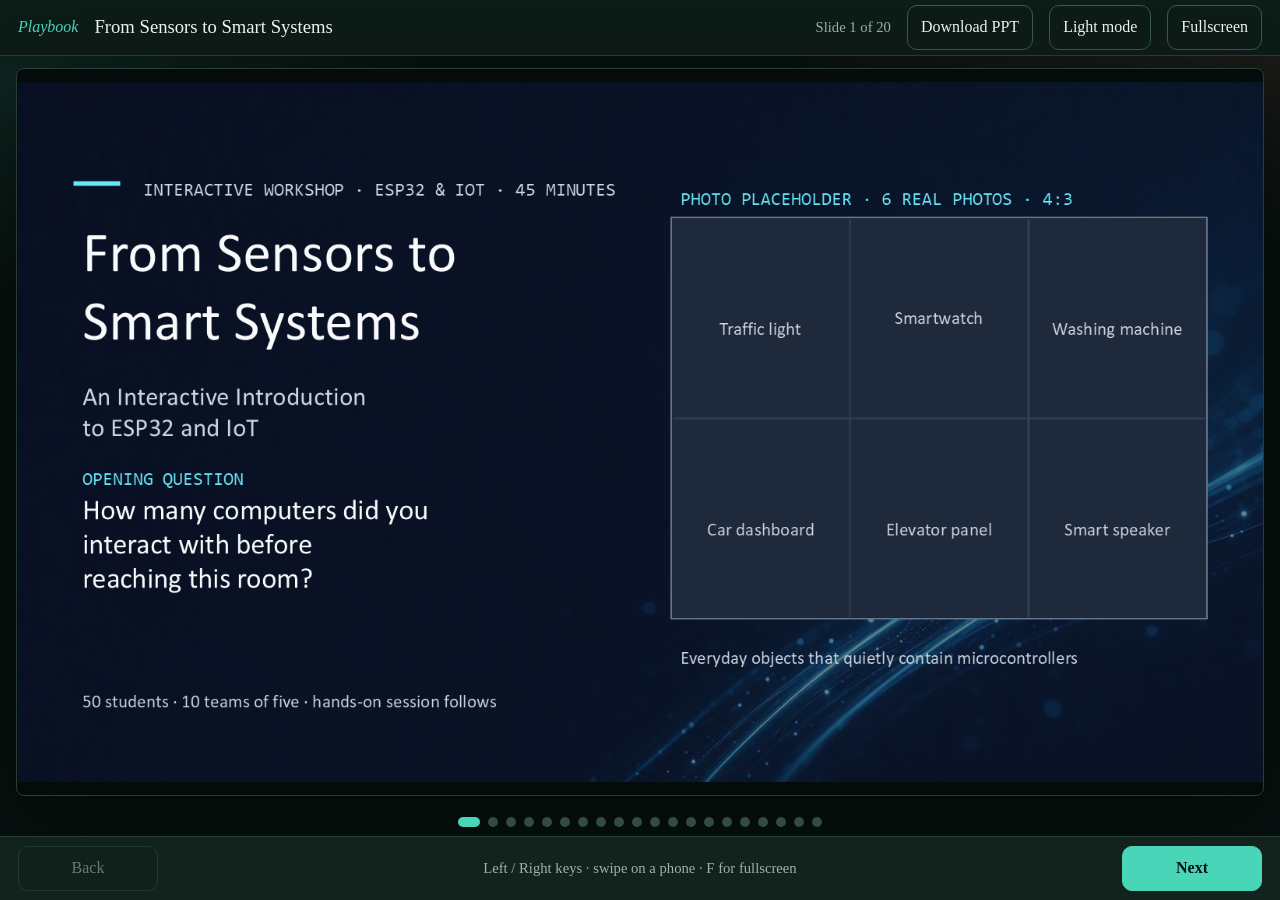
==== commit 129d1988: "Changes" ====
--- a/workshop/slides.html
+++ b/workshop/slides.html
@@ -4,6 +4,14 @@
   <meta charset="UTF-8" />
   <meta name="viewport" content="width=device-width, initial-scale=1" />
   <title>From Sensors to Smart Systems — Anna University IoT Workshop</title>
+  <meta name="color-scheme" content="dark light" />
+  <script>
+    try {
+      document.documentElement.dataset.theme = localStorage.getItem("iot-workshop-theme") === "light" ? "light" : "dark";
+    } catch {
+      document.documentElement.dataset.theme = "dark";
+    }
+  </script>
   <link rel="stylesheet" href="styles.css" />
   <link rel="stylesheet" href="slides.css" />
 </head>
@@ -12,7 +20,8 @@
     <a class="slides-back" href="index.html">Playbook</a>
     <p class="slides-title" id="deck-title">Morning presentation</p>
     <p class="slides-count" id="slide-count">Slide —</p>
-    <a class="ghost-btn deck-download" href="assets/From-Sensors-to-Smart-Systems.pptx" download>Download PPT</a>
+    <a class="ghost-btn deck-download" href="../presentations/From-Sensors-to-Smart-Systems.pptx" download>Download PPT</a>
+    <button type="button" class="ghost-btn theme-toggle" id="theme-toggle" aria-pressed="false">Light mode</button>
     <button type="button" class="ghost-btn" id="btn-fullscreen">Fullscreen</button>
   </header>
 
@@ -34,7 +43,6 @@
     <button type="button" class="nav-btn nav-btn-next" id="btn-next">Next</button>
   </footer>
 
-  <script src="slides/prepbook.js"></script>
   <script src="slides.js"></script>
 </body>
 </html>
--- a/workshop/styles.css
+++ b/workshop/styles.css
@@ -35,6 +35,69 @@
   --fs-h1: 18pt;
 }
 
+:root[data-theme="light"] {
+  color-scheme: light;
+  --bg: #f3f7f5;
+  --surface: #ffffff;
+  --surface-soft: #eaf2ee;
+  --surface-teal: #dcefe8;
+  --line: #cbded6;
+  --line-strong: #9fbbb0;
+  --text: #172720;
+  --muted: #5e746b;
+  --accent: #087f68;
+  --accent-strong: #066b58;
+  --accent-soft: #d9f1e8;
+  --coral: #d95c50;
+  --coral-soft: #fae5e2;
+  --warn: #9b680f;
+  --warn-bg: #fff2d6;
+  --danger: #c43f50;
+  --danger-soft: #fde5e9;
+  --ok: #21864f;
+  --ok-soft: #e0f4e7;
+  --shadow-sm: 0 1px 2px rgba(29, 63, 50, 0.08), 0 10px 28px rgba(29, 63, 50, 0.09);
+  --shadow-lg: 0 28px 80px rgba(29, 63, 50, 0.18);
+}
+
+:root[data-theme="light"] .sidebar,
+:root[data-theme="light"] .topbar,
+:root[data-theme="light"] .step-nav { background: rgba(255, 255, 255, 0.94); }
+:root[data-theme="light"] .text-btn:hover,
+:root[data-theme="light"] .nav-module summary:hover { background: #e2eee9; }
+:root[data-theme="light"] .nav-step:hover { background: #deeee8; }
+:root[data-theme="light"] .nav-module summary em { background: #dce9e4; }
+:root[data-theme="light"] .progress-track { background: #d7e5df; }
+:root[data-theme="light"] .gate-banner,
+:root[data-theme="light"] .facilitator { color: var(--warn); }
+:root[data-theme="light"] .step-view {
+  background: radial-gradient(700px 360px at 100% 0, rgba(39, 112, 94, 0.08), transparent 70%), var(--bg);
+}
+:root[data-theme="light"] .step-view p,
+:root[data-theme="light"] .step-view ul,
+:root[data-theme="light"] .step-view ol,
+:root[data-theme="light"] .html-slide p,
+:root[data-theme="light"] .html-slide li { color: #40564d; }
+:root[data-theme="light"] .hero-card,
+:root[data-theme="light"] .lab-intro,
+:root[data-theme="light"] .unlock-hero { border-color: #a8cec1; background: linear-gradient(135deg, #f7fbf9, #e4f2ed); }
+:root[data-theme="light"] .afternoon-hero { border-color: #e4b8b2; background: linear-gradient(135deg, #fff8f6, #f9e7e3); }
+:root[data-theme="light"] .finish-hero { border-color: #a8d0b8; background: linear-gradient(135deg, #f7fbf9, var(--ok-soft)); }
+:root[data-theme="light"] .presentation-hero { border-color: #b3cedd; background: linear-gradient(135deg, #f7fbfd, #e5f1f6); }
+:root[data-theme="light"] .exercise-hero { border-color: #ddc89d; background: linear-gradient(135deg, #fffdf7, #f7edd6); }
+:root[data-theme="light"] .experiment-card { border-color: #a8cec1; background: linear-gradient(135deg, #f7fbf9, #e4f2ed); }
+:root[data-theme="light"] .data-table th { background: #e4efea; }
+:root[data-theme="light"] .checkpoint { border-color: #a8cbbd; background: #f7fbf9; }
+:root[data-theme="light"] .checkpoint-mark { border-color: #8fb5a7; background: #fff; }
+:root[data-theme="light"] .unlock-hero { border-color: #ddc89d; background: linear-gradient(135deg, #fffdf7, var(--warn-bg)); }
+:root[data-theme="light"] .unlock-row input { background: #fff; }
+:root[data-theme="light"] .traffic-intro { border-color: #d9c37f; background: linear-gradient(135deg, #fffdf4, #f7edcf); }
+:root[data-theme="light"] .tripwire-intro { border-color: #dfb1aa; background: linear-gradient(135deg, #fff8f6, var(--coral-soft)); }
+:root[data-theme="light"] .reaction-intro { border-color: #a8cec1; }
+:root[data-theme="light"] .circuit-figure img { background: #f4f7fb; filter: none; }
+:root[data-theme="light"] .drawer { background: rgba(33, 57, 48, 0.24); }
+:root[data-theme="light"] body.sidebar-open::after { background: rgba(33, 57, 48, 0.2); }
+
 * { box-sizing: border-box; }
 html, body { margin: 0; height: 100%; overflow: hidden; }
 body {
@@ -311,6 +374,7 @@
 .progress-track { height: 6px; overflow: hidden; border-radius: 99px; background: #20352f; }
 .progress-fill { height: 100%; width: 0; border-radius: inherit; background: linear-gradient(90deg, var(--accent), #79e8d0); transition: width 0.3s ease; }
 .topbar-link { text-decoration: none; }
+.theme-toggle { min-width: 98px; white-space: nowrap; }
 .ghost-btn,
 .nav-btn,
 .copy-btn,
@@ -700,6 +764,7 @@
   .progress-wrap { min-width: 0; }
   #pin-map-btn { flex: 0 0 46px; width: 46px; overflow: hidden; padding: 8px 4px; font-size: 0; }
   #pin-map-btn::after { content: "Pins"; font-size: var(--fs-small); }
+  .theme-toggle { min-width: 76px; padding-inline: 7px; font-size: var(--fs-small); }
   .progress-meta { font-size: 9pt; }
   .step-meta { flex-wrap: wrap; }
   .step-inner { padding: 22px 16px 36px; }
--- a/workshop/slides.css
+++ b/workshop/slides.css
@@ -110,237 +110,6 @@
   max-width: none;
 }
 
-.prep-body {
-  flex: 1;
-  min-height: 0;
-  display: flex;
-  flex-direction: column;
-  overflow: hidden;
-}
-
-.html-slide.prep-hero {
-  background: #173a5c;
-  color: #fff;
-  border: 0;
-  padding: 28px 36px 0;
-  text-align: center;
-}
-
-.html-slide.prep-hero .prep-body {
-  justify-content: center;
-}
-
-.html-slide.prep-hero h1 {
-  color: #fff;
-  font-size: 32pt;
-  margin: 8px 0 12px;
-}
-
-.html-slide.prep-hero p { color: #e8edff; margin: 8px auto; }
-.html-slide.prep-kicker,
-.html-slide.prep-foot {
-  font-style: italic;
-  font-size: 12pt;
-}
-.html-slide.prep-sub { font-size: 14pt; color: #fff !important; }
-
-.html-slide.prep-light {
-  background: #101b2a;
-  border: 1px solid #2e4359;
-  border-left: 10px solid #3d7fba;
-}
-
-.html-slide.prep-light h1 {
-  font-size: 22pt;
-  color: var(--text);
-}
-.html-slide.prep-light h1::after {
-  content: "";
-  display: block;
-  width: 40px;
-  height: 4px;
-  margin-top: 8px;
-  background: #e07a2f;
-  border-radius: 2px;
-}
-.prep-lede { color: #77bfff !important; margin: 0 0 12px !important; }
-
-.prep-cards {
-  display: grid;
-  gap: 8px;
-  flex: 1;
-  align-content: start;
-}
-.prep-card {
-  background: var(--surface-soft);
-  border-radius: 10px;
-  padding: 10px 14px;
-  display: grid;
-  gap: 2px;
-}
-.prep-card strong { font-weight: 400; font-size: 13pt; }
-.prep-card span { color: var(--muted); font-size: 12pt; }
-
-.prep-cols {
-  display: grid;
-  grid-template-columns: repeat(4, minmax(0, 1fr));
-  gap: 10px;
-  align-items: stretch;
-  margin: 8px 0 10px;
-}
-.prep-cols-fill {
-  flex: 1;
-  min-height: 0;
-  margin: 0;
-}
-.prep-col {
-  background: var(--surface-soft);
-  border-radius: 14px;
-  padding: 12px 14px;
-  display: flex;
-  flex-direction: column;
-  min-height: 0;
-  box-shadow: 0 8px 20px rgba(28, 55, 90, 0.06);
-}
-.prep-col-title {
-  color: #77bfff;
-  margin: 0 0 6px !important;
-  flex: none !important;
-  font-size: 12pt;
-}
-.prep-col p {
-  margin: 0;
-  font-size: 12pt;
-  flex: none;
-}
-.prep-col-img {
-  display: block;
-  width: 100%;
-  margin-top: 10px;
-  border-radius: 8px;
-  object-fit: contain;
-  object-position: top center;
-  background: #111;
-  flex: 1;
-  min-height: 0;
-}
-.prep-url-pill {
-  display: block;
-  margin-top: auto;
-  background: #173a5c;
-  color: #fff !important;
-  text-decoration: none;
-  border-radius: 12px;
-  padding: 12px 14px;
-  font-size: 11pt;
-  line-height: 1.35;
-  overflow-wrap: anywhere;
-}
-.prep-note {
-  margin-top: auto !important;
-  background: var(--warn-bg);
-  border-radius: 12px;
-  padding: 10px 12px;
-  font-size: 11pt !important;
-  color: var(--warn) !important;
-}
-.prep-num {
-  display: inline-grid;
-  place-items: center;
-  width: 24px;
-  height: 24px;
-  border-radius: 99px;
-  background: #173a5c;
-  color: #fff;
-  font-size: 11pt;
-  margin-bottom: 8px;
-  flex: 0 0 auto;
-}
-.prep-url,
-.prep-col code {
-  display: block;
-  margin-top: 6px;
-  font-family: "Times New Roman", Times, serif;
-  font-size: 10pt;
-  word-break: break-all;
-  line-height: 1.3;
-}
-
-.prep-steps { padding-left: 1.2em; margin: 8px 0 0; }
-.prep-steps li { margin: 8px 0; font-size: 12pt; }
-.prep-check { list-style: none; padding: 0; margin: 8px 0 0; }
-.prep-check li {
-  background: var(--surface-soft);
-  border-radius: 10px;
-  padding: 10px 14px 10px 40px;
-  margin: 8px 0;
-  position: relative;
-  font-size: 12pt;
-}
-.prep-check li::before {
-  content: "";
-  position: absolute;
-  left: 14px;
-  top: 14px;
-  width: 14px;
-  height: 14px;
-  border: 2px solid #3557f0;
-  border-radius: 3px;
-}
-
-.prep-footer {
-  flex: 0 0 48px;
-  height: 48px;
-  margin: 10px -28px 0;
-  padding: 0 20px;
-  display: flex;
-  align-items: center;
-  justify-content: center;
-  text-align: center;
-  background: #17283a;
-  color: var(--text) !important;
-  font-size: 12pt !important;
-  line-height: 1.2;
-  white-space: nowrap;
-  overflow: hidden;
-  text-overflow: ellipsis;
-  border-radius: 0;
-}
-.html-slide.prep-hero .prep-footer {
-  margin: 10px -36px 0;
-  background: rgba(255, 255, 255, 0.16);
-  color: #fff !important;
-}
-.prep-footer-tip {
-  background: #173a5c;
-  color: #fff !important;
-}
-
-.prep-shots {
-  display: grid;
-  grid-template-columns: 1fr 1fr;
-  gap: 10px;
-  flex: 1;
-  min-height: 0;
-  margin: 0;
-}
-.prep-shots-one { grid-template-columns: 1fr; }
-.prep-shots img {
-  width: 100%;
-  height: 100%;
-  min-height: 0;
-  object-fit: contain;
-  object-position: center top;
-  background: #111;
-  border-radius: 8px;
-}
-
-.html-slide.prep-split .prep-body {
-  display: grid;
-  grid-template-rows: auto auto auto 1fr;
-  gap: 4px;
-}
-
 .slides-fallback {
   max-width: 640px;
   background: var(--surface);
@@ -382,6 +151,9 @@
   width: 22px;
 }
 
+:root[data-theme="light"] .slides-dots button { background: #aec4bb; }
+:root[data-theme="light"] .slides-dots button[aria-current="true"] { background: var(--accent); }
+
 .slides-controls {
   display: grid;
   grid-template-columns: 140px 1fr 140px;
@@ -401,21 +173,16 @@
   font-size: 11pt;
 }
 
-@media (max-width: 900px) {
-  .prep-cols { grid-template-columns: 1fr 1fr; }
-  .prep-shots { grid-template-columns: 1fr; }
-  .html-slide.prep-split .prep-body { grid-template-rows: auto auto auto minmax(120px, 1fr); }
-}
-
 @media (max-width: 700px) {
   .slides-controls {
     grid-template-columns: 1fr 1fr;
   }
   .slides-hint { display: none; }
   .slides-controls .nav-btn-next { grid-column: 2; }
-  .slides-bar .ghost-btn { display: none; }
+  .slides-bar .deck-download,
+  .slides-bar #btn-fullscreen { display: none; }
+  .slides-bar .theme-toggle { display: inline-flex; min-width: 76px; padding-inline: 7px; font-size: var(--fs-small); }
+  .slides-count { display: none; }
   .html-slide { padding: 16px 16px 0; }
-  .prep-footer { margin-left: -16px; margin-right: -16px; }
   .html-slide h1 { font-size: 18pt; }
-  .prep-footer { white-space: normal; }
 }
